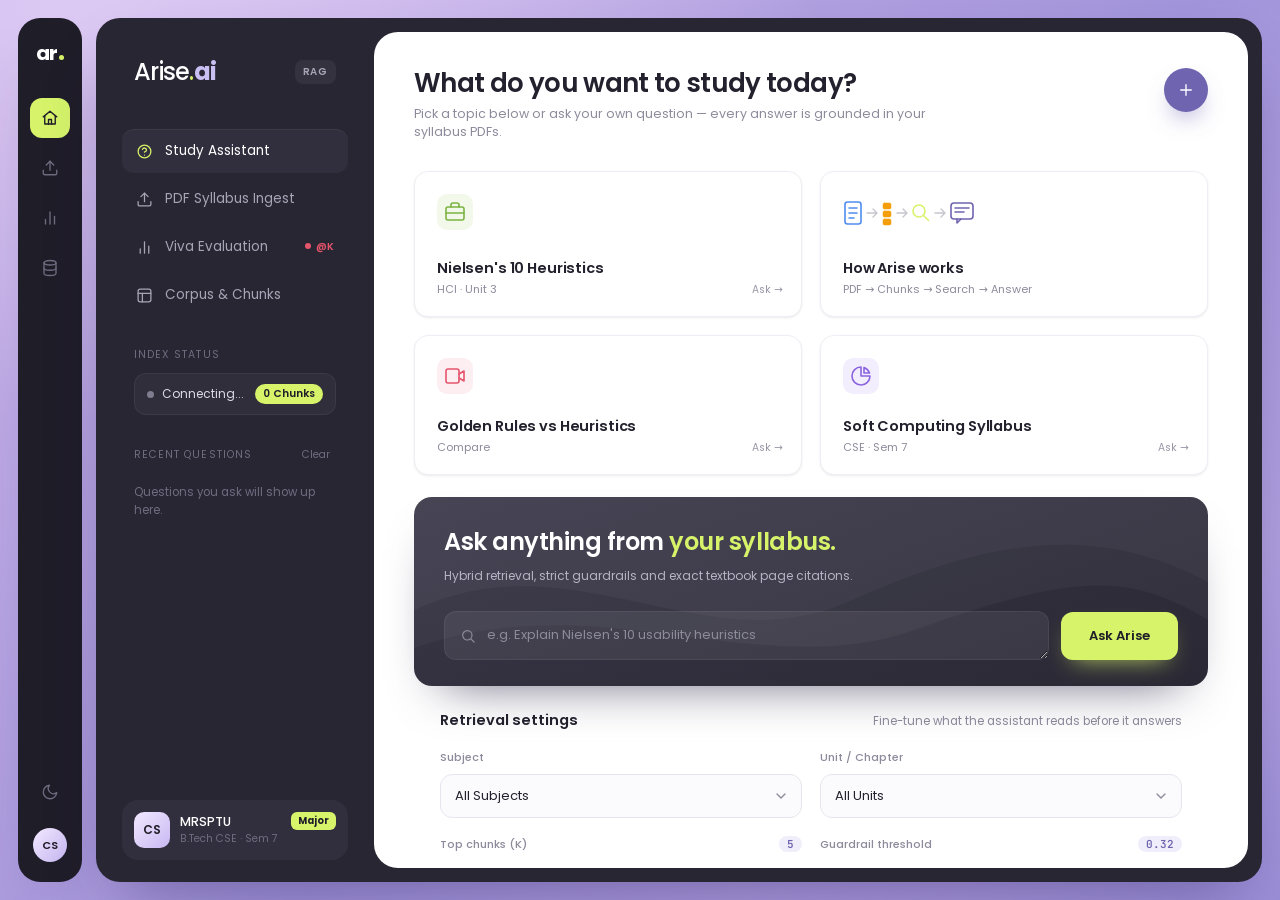
==== frontend/index.html @ 5353847b "fix: proxy-aware rate limit, constant-time admin token, UI admin token, doc nits" ====
<!DOCTYPE html>
<html lang="en">

<head>
  <meta charset="UTF-8">
  <meta name="viewport" content="width=device-width, initial-scale=1.0">
  <title>Arise — Grounded Study Assistant</title>
  <meta name="description"
    content="Arise - Grounded University Study Assistant using Dense Vector Search, BM25 Keyword Search, Reciprocal Rank Fusion (RRF), and Gemini LLM.">
  <link rel="preconnect" href="https://fonts.googleapis.com">
  <link rel="preconnect" href="https://fonts.gstatic.com" crossorigin>
  <link
    href="https://fonts.googleapis.com/css2?family=Poppins:wght@300;400;500;600;700&family=JetBrains+Mono:wght@400;600&display=swap"
    rel="stylesheet">
  <script>try { var t = localStorage.getItem('arise-theme'); if (t) document.documentElement.setAttribute('data-theme', t); } catch (e) { }</script>
  <link rel="stylesheet" href="/static/style.css?v=22">
  <link rel="stylesheet" href="style.css?v=22">
</head>

<body>

  <!-- Premium Intro Splash -->
  <div id="cinematic-splash" data-testid="intro-splash">
    <div class="splash-orbit o1"></div>
    <div class="splash-orbit o2"></div>
    <div class="splash-inner">
      <div class="splash-mark"><span>ar</span><i></i></div>
      <div class="splash-word"><span>Arise</span><b>.ai</b></div>
      <p class="splash-tag">Grounded answers from your syllabus</p>
      <div class="splash-bar"><span></span></div>
      <div class="splash-steps"><span>Extract</span><span>Chunk</span><span>Retrieve</span><span>Cite</span></div>
    </div>
  </div>

  <div class="stage">

    <!-- Icon Rail -->
    <aside class="rail" aria-label="Quick navigation">
      <div class="rail-logo">ar</div>
      <nav class="rail-nav">
        <button class="rail-btn is-active" data-go="assistant" title="Study Assistant" data-testid="rail-assistant">
          <svg viewBox="0 0 24 24">
            <path d="M3 10.5 12 3l9 7.5" />
            <path d="M5 9v11h14V9" />
            <path d="M10 20v-6h4v6" />
          </svg>
        </button>
        <button class="rail-btn" data-go="ingest" title="PDF Syllabus Ingest" data-testid="rail-ingest">
          <svg viewBox="0 0 24 24">
            <path d="M21 15v4a2 2 0 0 1-2 2H5a2 2 0 0 1-2-2v-4" />
            <path d="m17 8-5-5-5 5" />
            <path d="M12 3v12" />
          </svg>
        </button>
        <button class="rail-btn" data-go="benchmark" title="Viva Evaluation" data-testid="rail-benchmark">
          <svg viewBox="0 0 24 24">
            <path d="M18 20V10" />
            <path d="M12 20V4" />
            <path d="M6 20v-6" />
          </svg>
        </button>
        <button class="rail-btn" data-go="documents" title="Corpus & Chunks" data-testid="rail-documents">
          <svg viewBox="0 0 24 24">
            <ellipse cx="12" cy="5" rx="8" ry="3" />
            <path d="M4 5v14c0 1.7 3.6 3 8 3s8-1.3 8-3V5" />
            <path d="M4 12c0 1.7 3.6 3 8 3s8-1.3 8-3" />
          </svg>
        </button>
      </nav>
      <div class="rail-foot">
        <button class="rail-btn" data-theme-toggle title="Toggle light / dark" data-testid="rail-theme-toggle">
          <svg class="icon-moon" viewBox="0 0 24 24">
            <path d="M21 12.8A9 9 0 1 1 11.2 3a7 7 0 0 0 9.8 9.8z" />
          </svg>
          <svg class="icon-sun" viewBox="0 0 24 24">
            <circle cx="12" cy="12" r="4" />
            <path
              d="M12 2v2M12 20v2M4.9 4.9l1.4 1.4M17.7 17.7l1.4 1.4M2 12h2M20 12h2M4.9 19.1l1.4-1.4M17.7 6.3l1.4-1.4" />
          </svg>
        </button>
        <div class="rail-avatar">CS</div>
      </div>
    </aside>

    <!-- Main Frame -->
    <div class="frame">

      <!-- Sidebar -->
      <header class="sidebar app-header">
        <div class="brand">
          <span class="brand-word">Arise<span class="brand-dot">.</span><span class="brand-ai">ai</span></span>
          <span class="brand-tag">RAG</span>
        </div>

        <nav class="nav-tabs-bar" role="tablist">
          <button class="tab-button active" id="tab-btn-assistant" data-tab="assistant" role="tab" aria-selected="true"
            data-testid="tab-assistant">
            <svg class="tab-icon" viewBox="0 0 24 24">
              <circle cx="12" cy="12" r="9" />
              <path d="M9.1 9a3 3 0 0 1 5.8 1c0 2-3 3-3 3" />
              <path d="M12 17h.01" />
            </svg>
            <span>Study Assistant</span>
          </button>
          <button class="tab-button" id="tab-btn-ingest" data-tab="ingest" role="tab" aria-selected="false"
            data-testid="tab-ingest">
            <svg class="tab-icon" viewBox="0 0 24 24">
              <path d="M21 15v4a2 2 0 0 1-2 2H5a2 2 0 0 1-2-2v-4" />
              <path d="m17 8-5-5-5 5" />
              <path d="M12 3v12" />
            </svg>
            <span>PDF Syllabus Ingest</span>
          </button>
          <button class="tab-button" id="tab-btn-benchmark" data-tab="benchmark" role="tab" aria-selected="false"
            data-testid="tab-benchmark">
            <svg class="tab-icon" viewBox="0 0 24 24">
              <path d="M18 20V10" />
              <path d="M12 20V4" />
              <path d="M6 20v-6" />
            </svg>
            <span>Viva Evaluation</span>
            <span class="tab-pill">@K</span>
          </button>
          <button class="tab-button" id="tab-btn-documents" data-tab="documents" role="tab" aria-selected="false"
            data-testid="tab-documents">
            <svg class="tab-icon" viewBox="0 0 24 24">
              <rect x="3" y="3" width="18" height="18" rx="3" />
              <path d="M3 9h18" />
              <path d="M9 21V9" />
            </svg>
            <span>Corpus &amp; Chunks</span>
          </button>
        </nav>

        <div class="side-block">
          <span class="side-label">Index status</span>
          <div class="status-indicator-pill" id="server-status-pill" title="FastAPI ChromaDB Vector Store Status"
            data-testid="server-status">
            <span class="status-dot online" id="status-dot"></span>
            <span class="status-label" id="status-label">ChromaDB Online</span>
            <span class="chunk-badge" id="header-chunk-count" data-testid="header-chunk-count">0 Chunks</span>
          </div>
        </div>

        <div class="side-block history-block">
          <div class="side-label-row">
            <span class="side-label">Recent questions</span>
            <button type="button" class="side-mini" id="history-clear" data-testid="history-clear">Clear</button>
          </div>
          <ul class="history-list" id="history-list" data-testid="history-list">
            <li class="history-empty">Questions you ask will show up here.</li>
          </ul>
        </div>

        <div class="profile-card">
          <div class="profile-avatar">CS</div>
          <div class="profile-meta">
            <strong>MRSPTU</strong>
            <span>B.Tech CSE · Sem 7</span>
          </div>
          <span class="profile-badge">Major</span>
        </div>
      </header>

      <!-- Workspace -->
      <div class="workspace">
        <main class="main-container">
          <div class="page-head">
            <div>
              <h1 class="page-title" id="page-title">What do you want to study today?</h1>
              <p class="page-sub" id="page-subtitle">Pick a topic below or ask your own question — every answer is
                grounded in your syllabus PDFs.</p>
            </div>
            <button class="fab" data-go="ingest" title="Upload a new PDF" data-testid="page-add-btn">
              <svg viewBox="0 0 24 24">
                <path d="M12 5v14M5 12h14" />
              </svg>
            </button>
          </div>

          <!-- TAB 1: STUDY ASSISTANT -->
          <section class="tab-content active" id="tab-assistant" role="tabpanel">
            <div class="topic-grid">
              <button type="button" class="quick-chip topic-card"
                data-prompt="Explain Nielsen's 10 Usability Heuristics in Human Computer Interaction"
                data-testid="prompt-heuristics">
                <span class="topic-icon c-green"><svg viewBox="0 0 24 24">
                    <rect x="3" y="7" width="18" height="13" rx="2" />
                    <path d="M8 7V5a2 2 0 0 1 2-2h4a2 2 0 0 1 2 2v2" />
                    <path d="M3 13h18" />
                  </svg></span>
                <span class="topic-title">Nielsen's 10 Heuristics</span>
                <span class="topic-meta">HCI · Unit 3</span>
              </button>
              <div class="topic-card topic-card-pipeline" aria-label="How Arise works: PDF to Chunks to Search to Answer" role="region">
                <div class="pipeline-track" aria-hidden="true">
                  <svg class="pipeline-svg" viewBox="0 0 160 32" fill="none">
                    <g class="pipe-step step-doc">
                      <rect x="2" y="4" width="16" height="22" rx="2.5" class="pipe-shape stroke-blue" />
                      <path d="M6 10h8M6 15h8M6 20h5" class="pipe-line stroke-blue" />
                    </g>
                    <path d="M24 15h10M30 11l4 4-4 4" class="pipe-arrow" />
                    <g class="pipe-step step-chunks">
                      <rect x="40" y="5" width="8" height="6" rx="1.5" class="pipe-chunk fill-amber" />
                      <rect x="40" y="13" width="8" height="6" rx="1.5" class="pipe-chunk fill-amber" />
                      <rect x="40" y="21" width="8" height="6" rx="1.5" class="pipe-chunk fill-amber" />
                    </g>
                    <path d="M54 15h10M60 11l4 4-4 4" class="pipe-arrow" />
                    <g class="pipe-step step-search">
                      <circle cx="76" cy="13" r="6" class="pipe-shape stroke-lime" />
                      <path d="m81 18 4.5 4.5" class="pipe-line stroke-lime" stroke-linecap="round" />
                      <circle cx="76" cy="13" r="9" class="pipe-pulse" />
                    </g>
                    <path d="M92 15h10M98 11l4 4-4 4" class="pipe-arrow" />
                    <g class="pipe-step step-answer">
                      <rect x="108" y="5" width="22" height="16" rx="3" class="pipe-shape stroke-purple" />
                      <path d="M112 10h14M112 14h9" class="pipe-line stroke-purple" />
                      <path d="M114 21v4l4-4" class="pipe-shape stroke-purple" />
                    </g>
                  </svg>
                </div>
                <span class="topic-title">How Arise works</span>
                <span class="topic-meta">PDF → Chunks → Search → Answer</span>
              </div>
              <button type="button" class="quick-chip topic-card"
                data-prompt="Compare Shneiderman's Golden Rules with Nielsen's Heuristics"
                data-testid="prompt-golden-rules">
                <span class="topic-icon c-red"><svg viewBox="0 0 24 24">
                    <rect x="3" y="5" width="13" height="14" rx="2" />
                    <path d="m16 10 5-3v10l-5-3" />
                  </svg></span>
                <span class="topic-title">Golden Rules vs Heuristics</span>
                <span class="topic-meta">Compare</span>
              </button>
              <button type="button" class="quick-chip topic-card"
                data-prompt="What are the course outcomes and units of Soft Computing in CSE Sem 7?"
                data-testid="prompt-soft-computing">
                <span class="topic-icon c-purple"><svg viewBox="0 0 24 24">
                    <path d="M21 12A9 9 0 1 1 12 3v9z" />
                    <path d="M15 3.5A9 9 0 0 1 20.5 9H15z" />
                  </svg></span>
                <span class="topic-title">Soft Computing Syllabus</span>
                <span class="topic-meta">CSE · Sem 7</span>
              </button>
            </div>

            <form id="rag-query-form" class="query-form">
              <div class="query-banner">
                <svg class="banner-wave" viewBox="0 0 600 200" preserveAspectRatio="none">
                  <path d="M0 120 C120 40 220 180 330 110 S520 30 600 90 V0 H0Z" />
                  <path d="M0 160 C140 90 260 200 380 140 S540 80 600 130 V0 H0Z" />
                </svg>
                <div class="banner-copy">
                  <h3>Ask anything from <span class="hl">your syllabus.</span></h3>
                  <p>Hybrid retrieval, strict guardrails and exact textbook page citations.</p>
                </div>
                <div class="query-bar">
                  <svg class="query-bar-icon" viewBox="0 0 24 24">
                    <circle cx="11" cy="11" r="7" />
                    <path d="m21 21-4.3-4.3" />
                  </svg>
                  <label for="query-input" class="sr-only">Student Question / Topic</label>
                  <textarea id="query-input" class="custom-textarea" rows="1"
                    placeholder="e.g. Explain Nielsen's 10 usability heuristics" required data-testid="query-input"></textarea>
                  <button type="submit" id="btn-submit-query" class="submit-action-btn btn-lime"
                    data-testid="query-submit">
                    <span class="btn-spinner" id="query-spinner"></span>
                    <span class="btn-text">Ask Arise</span>
                  </button>
                </div>
              </div>

              <div class="card tuning-card">
                <div class="card-row-head">
                  <h4>Retrieval settings</h4>
                  <span class="muted-xs">Fine-tune what the assistant reads before it answers</span>
                </div>
                <div class="tuning-grid">
                  <div class="select-group">
                    <label for="filter-subject" class="field-label">Subject</label>
                    <select id="filter-subject" class="custom-select" data-testid="filter-subject">
                      <option value="all">All Subjects</option>
                    </select>
                  </div>
                  <div class="select-group">
                    <label for="filter-unit" class="field-label">Unit / Chapter</label>
                    <select id="filter-unit" class="custom-select" data-testid="filter-unit">
                      <option value="all">All Units</option>
                    </select>
                  </div>
                  <div class="param-item">
                    <div class="param-header"><span class="field-label">Top chunks (K)</span><span class="param-val"
                        id="val-top-k">5</span></div>
                    <input type="range" id="param-top-k" min="1" max="8" value="5" class="slider-input"
                      data-testid="param-top-k">
                  </div>
                  <div class="param-item">
                    <div class="param-header"><span class="field-label">Guardrail threshold</span><span
                        class="param-val" id="val-threshold">0.32</span></div>
                    <input type="range" id="param-threshold" min="0.10" max="0.70" step="0.02" value="0.32"
                      class="slider-input" data-testid="param-threshold">
                  </div>
                </div>
                <div class="mode-toggle-group">
                  <label class="mode-option" id="mode-opt-hybrid" data-testid="mode-hybrid">
                    <input type="radio" name="search_mode" value="hybrid" checked id="radio-hybrid">
                    <div class="mode-card">
                      <span class="mode-check"></span>
                      <div>
                        <span class="mode-title">Hybrid RRF <em class="badge-accent">Recommended</em></span>
                        <p class="mode-desc">Dense vectors + BM25 keywords fused by Reciprocal Rank (k=60).</p>
                      </div>
                    </div>
                  </label>
                  <label class="mode-option" id="mode-opt-vector" data-testid="mode-vector">
                    <input type="radio" name="search_mode" value="vector" id="radio-vector">
                    <div class="mode-card">
                      <span class="mode-check"></span>
                      <div>
                        <span class="mode-title">Vector only</span>
                        <p class="mode-desc">ChromaDB dense similarity without keyword fusion.</p>
                      </div>
                    </div>
                  </label>
                </div>
              </div>
            </form>

            <div class="card results-panel-card" id="results-panel" data-testid="results-panel">
              <div class="empty-state-card" id="results-empty-state">
                <div class="empty-icon-wrap">
                  <svg viewBox="0 0 24 24">
                    <path d="M2 4h7a3 3 0 0 1 3 3v13a2 2 0 0 0-2-2H2z" />
                    <path d="M22 4h-7a3 3 0 0 0-3 3v13a2 2 0 0 1 2-2h8z" />
                  </svg>
                </div>
                <h3 class="empty-title">Your grounded answer appears here</h3>
                <p class="empty-subtitle">Arise retrieves the most relevant passages, ranks them with RRF and writes a
                  verified answer with page numbers.</p>
                <div class="pipeline-feature-tags">
                  <span class="feat-tag">500 / 50 token window</span>
                  <span class="feat-tag">HNSW cosine</span>
                  <span class="feat-tag">BM25 Okapi</span>
                  <span class="feat-tag">Strict guardrail</span>
                </div>
              </div>

              <div class="results-active-container" id="results-active-container" style="display: none;">
                <div class="answer-meta-bar">
                  <div class="answer-meta-left">
                    <span class="meta-pill" id="res-mode-badge">Hybrid RRF</span>
                    <span class="meta-pill" id="res-time-badge">45ms</span>
                    <span class="meta-pill" id="res-citation-count-badge">3 Citations</span>
                    <span class="meta-pill" id="res-params-badge"></span>
                  </div>
                  <button type="button" class="btn-inspect-chunks btn-soft" id="btn-toggle-chunks"
                    data-testid="toggle-chunks">
                    <svg viewBox="0 0 24 24">
                      <path d="m16 18 6-6-6-6" />
                      <path d="m8 6-6 6 6 6" />
                    </svg>
                    <span>Fusion ranks</span>
                  </button>
                </div>

                <div class="fallback-alert-box" id="fallback-alert-box" style="display: none;"
                  data-testid="fallback-alert">
                  <div class="fallback-icon"><svg viewBox="0 0 24 24">
                      <path d="M10.3 3.9 1.8 18a2 2 0 0 0 1.7 3h17a2 2 0 0 0 1.7-3L13.7 3.9a2 2 0 0 0-3.4 0z" />
                      <path d="M12 9v4M12 17h.01" />
                    </svg></div>
                  <div class="fallback-content">
                    <h4 class="fallback-title">Grounded guardrail alert</h4>
                    <p class="fallback-desc" id="fallback-desc-text">The similarity score of the uploaded material did
                      not meet the confidence threshold (<span id="fallback-threshold-val">0.32</span>). The system
                      prevented an ungrounded hallucination and returned the exact required fallback message:</p>
                    <div class="fallback-quote" id="fallback-quote-msg">"I'm sorry, I couldn't find the answer to this
                      question in the provided documents."</div>
                  </div>
                </div>

                <div class="answer-body-card">
                  <div class="answer-header-row">
                    <div class="answer-title-group">
                      <span class="ai-avatar-badge">AI</span>
                      <h3 class="answer-heading">Grounded academic response</h3>
                    </div>
                    <button class="copy-btn btn-soft" id="btn-copy-answer" title="Copy answer to clipboard"
                      data-testid="copy-answer">
                      <svg viewBox="0 0 24 24">
                        <rect x="9" y="9" width="13" height="13" rx="2" />
                        <path d="M5 15H4a2 2 0 0 1-2-2V4a2 2 0 0 1 2-2h9a2 2 0 0 1 2 2v1" />
                      </svg>
                      <span>Copy</span>
                    </button>
                  </div>
                  <div class="markdown-answer-content" id="answer-text-content" data-testid="answer-text"></div>
                </div>

                <div class="citations-container">
                  <div class="citations-header">
                    <h4 class="section-title">Source citations &amp; page references</h4>
                    <span class="citation-subtext">Each snippet is pulled straight from the indexed PDF.</span>
                  </div>
                  <div class="citations-grid" id="citations-list" data-testid="citations-list"></div>
                </div>

                <div class="raw-chunks-drawer" id="raw-chunks-drawer" style="display: none;">
                  <div class="drawer-header">
                    <div>
                      <h4 class="drawer-title">Retrieval &amp; fusion scorecard</h4>
                      <p class="drawer-subtitle">Vector cosine vs BM25 vs RRF — raw score breakdown</p>
                    </div>
                    <button type="button" class="close-drawer-btn" id="btn-close-drawer" aria-label="Close"
                      data-testid="close-drawer">
                      <svg viewBox="0 0 24 24">
                        <path d="M18 6 6 18M6 6l12 12" />
                      </svg>
                    </button>
                  </div>
                  <div class="table-responsive" id="raw-chunks-table-container"></div>
                </div>
              </div>
            </div>
          </section>

          <!-- TAB 2: PDF SYLLABUS INGEST -->
          <section class="tab-content" id="tab-ingest" role="tabpanel">
            <div class="split">
              <div class="card ingest-form-card">
                <div class="card-head">
                  <span class="topic-icon c-purple"><svg viewBox="0 0 24 24">
                      <path d="M21 15v4a2 2 0 0 1-2 2H5a2 2 0 0 1-2-2v-4" />
                      <path d="m17 8-5-5-5 5" />
                      <path d="M12 3v12" />
                    </svg></span>
                  <div>
                    <h2 class="card-title">Upload course material</h2>
                    <p class="card-desc">Syllabus, lecture notes or textbooks — indexed into ChromaDB and BM25.</p>
                  </div>
                </div>

                <form id="ingest-pdf-form" class="ingest-form">
                  <div class="drop-zone" id="pdf-drop-zone"
                    onclick="if(event.target.id!=='pdf-file-input'&&!event.target.closest('button'))document.getElementById('pdf-file-input').click()"
                    data-testid="pdf-drop-zone">
                    <input type="file" id="pdf-file-input" accept=".pdf" class="file-input-hidden" required
                      data-testid="pdf-file-input">
                    <div class="drop-zone-content">
                      <div class="upload-cloud-icon"><svg viewBox="0 0 24 24">
                          <path d="m16 16-4-4-4 4" />
                          <path d="M12 12v9" />
                          <path d="M20.4 18.4A5 5 0 0 0 18 9h-1.3A8 8 0 1 0 3 16.3" />
                        </svg></div>
                      <h3 class="drop-title">Drop your syllabus PDF here</h3>
                      <p class="drop-subtitle">or click to browse · text-based PDFs only</p>
                      <div class="selected-file-preview" id="selected-file-preview" style="display: none;">
                        <svg viewBox="0 0 24 24">
                          <path d="M14 2H6a2 2 0 0 0-2 2v16a2 2 0 0 0 2 2h12a2 2 0 0 0 2-2V8z" />
                          <path d="M14 2v6h6" />
                        </svg>
                        <span class="file-name" id="file-name-label">filename.pdf</span>
                        <button type="button" class="remove-file-btn" id="btn-remove-file" aria-label="Remove file"
                          data-testid="remove-file">
                          <svg viewBox="0 0 24 24">
                            <path d="M18 6 6 18M6 6l12 12" />
                          </svg>
                        </button>
                      </div>
                    </div>
                  </div>

                  <div class="form-row-two-col">
                    <div class="input-field-group">
                      <label for="input-subject" class="field-label">Subject / course *</label>
                      <input type="text" id="input-subject" class="custom-input" placeholder="e.g. Operating Systems"
                        required data-testid="input-subject">
                    </div>
                    <div class="input-field-group">
                      <label for="input-unit" class="field-label">Unit / chapter *</label>
                      <input type="text" id="input-unit" class="custom-input" placeholder="e.g. Unit 1" value="Unit 1"
                        required data-testid="input-unit">
                    </div>
                  </div>

                  <div class="input-field-group" style="margin-top: 10px;">
                    <label for="admin-token-input" class="field-label">Admin token <span style="font-weight: normal; opacity: 0.65; font-size: 0.85em;">(optional; required if ADMIN_TOKEN is set)</span></label>
                    <input type="password" id="admin-token-input" class="custom-input" placeholder="Enter admin token (stored in session only)" autocomplete="off" data-testid="admin-token-input">
                  </div>

                  <ol class="ingest-pipeline-explainer">
                    <li class="explainer-step"><span class="step-num">1</span><span class="step-txt">PDFExtractor reads
                        pages, keeping 1-indexed page numbers</span></li>
                    <li class="explainer-step"><span class="step-num">2</span><span class="step-txt">TokenChunker splits
                        ~500 tokens with 50-token overlap</span></li>
                    <li class="explainer-step"><span class="step-num">3</span><span class="step-txt">ChromaDB stores
                        embeddings, BM25Okapi indexes tokens</span></li>
                  </ol>

                  <button type="submit" id="btn-start-ingest" class="submit-action-btn btn-dark btn-block"
                    data-testid="ingest-submit">
                    <span class="btn-spinner" id="ingest-spinner"></span>
                    <span class="btn-text">Process &amp; index PDF</span>
                  </button>
                </form>

                <div class="ingest-success-card" id="ingest-result-card" style="display: none;"
                  data-testid="ingest-result">
                  <div class="success-icon-badge"><svg viewBox="0 0 24 24">
                      <path d="M20 6 9 17l-5-5" />
                    </svg></div>
                  <div class="success-details">
                    <h4 class="success-title">Document indexed</h4>
                    <p class="success-message" id="ingest-success-msg"></p>
                    <div class="stat-pills-row">
                      <span class="stat-pill" id="ingest-pages-stat">Pages: 0</span>
                      <span class="stat-pill" id="ingest-chunks-stat">Chunks: 0</span>
                      <span class="stat-pill" id="ingest-docid-stat">Doc ID: -</span>
                    </div>
                  </div>
                </div>
              </div>

              <div class="card viva-info-card">
                <span class="eyebrow">Viva knowledge</span>
                <h3 class="viva-card-title">Ingestion &amp; chunking</h3>
                <div class="viva-qa-block">
                  <h4 class="viva-q">Why ~500 tokens with 50 overlap?</h4>
                  <p class="viva-a">A 500-token window keeps a full definition or paragraph together, while the 50-token
                    overlap stops concepts being cut mid-sentence at chunk boundaries.</p>
                </div>
                <div class="viva-qa-block">
                  <h4 class="viva-q">How are citations grounded by page?</h4>
                  <p class="viva-a"><code>pypdf</code> records the page of every extracted range. Each chunk carries
                    <code>page_number</code> in its Chroma metadata, so citations map back to the exact textbook page.
                  </p>
                </div>
                <div class="viva-qa-block">
                  <h4 class="viva-q">Dual indexing</h4>
                  <p class="viva-a">Chunks are stored in ChromaDB for semantic retrieval and registered in the BM25
                    Okapi index for keyword retrieval — at the same time.</p>
                </div>
                <div class="sample-generator-card">
                  <div>
                    <h4 class="sample-title">Need a sample PDF?</h4>
                    <p class="sample-desc">Generate a multi-page MRSPTU Operating Systems syllabus to test instantly.
                    </p>
                  </div>
                  <button type="button" id="btn-generate-sample-pdf" class="btn-secondary-action btn-soft"
                    data-testid="generate-sample-pdf">Generate Sample OS Syllabus PDF</button>
                </div>
              </div>
            </div>
          </section>

          <!-- TAB 3: VIVA EVALUATION BENCHMARK -->
          <section class="tab-content" id="tab-benchmark" role="tabpanel">
            <div class="query-banner benchmark-hero-card">
              <svg class="banner-wave" viewBox="0 0 600 200" preserveAspectRatio="none">
                <path d="M0 120 C120 40 220 180 330 110 S520 30 600 90 V0 H0Z" />
                <path d="M0 160 C140 90 260 200 380 140 S540 80 600 130 V0 H0Z" />
              </svg>
              <div class="banner-copy">
                <span class="benchmark-badge">Capstone benchmark</span>
                <h3>Vector search vs <span class="hl">Hybrid RRF.</span></h3>
                <p>Hit Rate@K on ground-truth viva questions mapped to exact syllabus pages — use the default set or
                  your own.</p>
              </div>
              <div class="benchmark-action-bar">
                <div class="bench-field">
                  <label for="eval-subject-filter">Subject</label>
                  <select id="eval-subject-filter" class="custom-select dark" data-testid="eval-subject">
                    <option value="all">All Subjects</option>
                  </select>
                </div>
                <div class="bench-field">
                  <label for="eval-top-k">Window</label>
                  <select id="eval-top-k" class="custom-select dark" data-testid="eval-top-k">
                    <option value="3" selected>Hit Rate@3</option>
                    <option value="5">Hit Rate@5</option>
                  </select>
                </div>
                <button type="button" id="btn-run-benchmark" class="run-benchmark-btn btn-lime"
                  data-testid="run-benchmark">
                  <span class="btn-spinner" id="bench-spinner"></span>
                  <span class="btn-text">Run benchmark</span>
                </button>
              </div>
            </div>

            <div class="card question-set-card">
              <div class="card-row-head">
                <div>
                  <h4>Question set</h4>
                  <span class="muted-xs">Pick which questions the benchmark runs on</span>
                </div>
                <div class="seg" role="group" aria-label="Question set">
                  <button type="button" data-qset="default" class="is-on" data-testid="qset-default">Default ·
                    20</button>
                  <button type="button" data-qset="custom" data-testid="qset-custom">My questions · <span
                      id="custom-q-count">0</span></button>
                </div>
              </div>
              <form id="viva-q-form" class="viva-q-form" data-testid="viva-q-form">
                <input type="text" id="viva-q-text" class="custom-input q-text"
                  placeholder="Add a viva question, e.g. What is a deadlock?" required minlength="5"
                  data-testid="viva-q-text">
                <input type="number" id="viva-q-page" class="custom-input q-page" placeholder="Page" min="1" required
                  data-testid="viva-q-page">
                <select id="viva-q-subject" class="custom-select q-subject" data-testid="viva-q-subject">
                  <option value="all">Any subject</option>
                </select>
                <input type="text" id="viva-q-unit" class="custom-input q-unit" placeholder="Unit (optional)"
                  data-testid="viva-q-unit">
                <button type="submit" class="btn-dark q-add" data-testid="viva-q-add">
                  <svg viewBox="0 0 24 24">
                    <path d="M12 5v14M5 12h14" />
                  </svg>Add
                </button>
              </form>
              <ul class="viva-q-list" id="viva-q-list" data-testid="viva-q-list"></ul>
            </div>

            <div class="scoreboard-grid" id="scoreboard-grid">
              <div class="card metric-card">
                <div class="metric-label">Dense vector hit rate</div>
                <div class="metric-value" id="val-vector-hit-rate" data-testid="vector-hit-rate">--%</div>
                <div class="metric-sub" id="val-vector-hits">Hits: 0 / 0 queries</div>
                <div class="metric-bar-bg">
                  <div class="metric-bar-fill vector-fill" id="bar-vector-fill" style="width: 0%;"></div>
                </div>
              </div>
              <div class="card metric-card is-accent">
                <div class="metric-label">Hybrid RRF hit rate</div>
                <div class="metric-value" id="val-hybrid-hit-rate" data-testid="hybrid-hit-rate">--%</div>
                <div class="metric-sub" id="val-hybrid-hits">Hits: 0 / 0 queries</div>
                <div class="metric-bar-bg">
                  <div class="metric-bar-fill hybrid-fill" id="bar-hybrid-fill" style="width: 0%;"></div>
                </div>
              </div>
              <div class="card metric-card">
                <div class="metric-label">Accuracy boost (Δ)</div>
                <div class="metric-value delta-value" id="val-delta-improvement" data-testid="delta-improvement">+0.0%
                </div>
                <div class="metric-sub">Empirical retrieval advantage</div>
                <span class="metric-tag-pill">Reciprocal Rank Fusion</span>
              </div>
            </div>

            <div class="card benchmark-details-card">
              <div class="card-row-head">
                <h4>Per-query breakdown</h4>
                <span class="muted-xs" id="benchmark-query-count">0 queries evaluated</span>
              </div>
              <div class="table-responsive">
                <table class="benchmark-table" id="benchmark-results-table">
                  <thead>
                    <tr>
                      <th>#</th>
                      <th>Question</th>
                      <th>Expected</th>
                      <th>Vector pages</th>
                      <th>Vector</th>
                      <th>Hybrid pages</th>
                      <th>Hybrid</th>
                      <th>Result</th>
                    </tr>
                  </thead>
                  <tbody id="benchmark-table-body">
                    <tr>
                      <td colspan="8" class="table-empty">Run the benchmark to see per-query results.</td>
                    </tr>
                  </tbody>
                </table>
              </div>
            </div>

            <div class="split">
              <div class="card deepdive-card">
                <span class="eyebrow">Deep dive</span>
                <h3 class="viva-card-title">Why Hybrid RRF wins</h3>
                <p class="viva-a"><strong>Dense vectors</strong> match paraphrases but can miss exact terms like "FCFS",
                  "HRRN" or "SCAN".</p>
                <p class="viva-a"><strong>BM25</strong> nails technical keywords and course codes but misses semantic
                  variations.</p>
                <p class="viva-a"><strong>RRF</strong> merges both lists by rank: <code>Σ 1 / (60 + rank(d))</code> — no
                  score calibration needed.</p>
              </div>
              <div class="card deepdive-card">
                <span class="eyebrow">Examiner checklist</span>
                <h3 class="viva-card-title">Viva-ready answers</h3>
                <ul class="viva-checklist">
                  <li><strong>Hallucinations?</strong> Grounded prompting + 0.32 similarity guardrail.</li>
                  <li><strong>Chunking?</strong> ~500 tokens, 50 overlap, 1-indexed page metadata.</li>
                  <li><strong>Why ChromaDB?</strong> Embedded, local persistence with HNSW cosine index.</li>
                  <li><strong>Metric?</strong> Hit Rate@K, Vector vs Hybrid over ground-truth pages.</li>
                </ul>
              </div>
            </div>
          </section>

          <!-- TAB 4: CORPUS & CHUNKS -->
          <section class="tab-content" id="tab-documents" role="tabpanel">
            <div class="card docs-header-card">
              <div>
                <h2 class="card-title">Indexed knowledge base</h2>
                <p class="card-desc">Documents, subjects, units and chunks in the persistent ChromaDB collection.</p>
              </div>
              <button type="button" id="btn-refresh-corpus" class="btn-soft" data-testid="refresh-corpus">
                <svg viewBox="0 0 24 24">
                  <path d="M23 4v6h-6" />
                  <path d="M1 20v-6h6" />
                  <path d="M3.5 9a9 9 0 0 1 14.9-3.4L23 10M1 14l4.6 4.4A9 9 0 0 0 20.5 15" />
                </svg>
                <span>Refresh corpus</span>
              </button>
            </div>

            <div class="corpus-stats-grid">
              <div class="card cstat-card"><span class="topic-icon c-green"><svg viewBox="0 0 24 24">
                    <path d="M14 2H6a2 2 0 0 0-2 2v16a2 2 0 0 0 2 2h12a2 2 0 0 0 2-2V8z" />
                    <path d="M14 2v6h6" />
                  </svg></span>
                <div class="cstat-val" id="cstat-docs" data-testid="cstat-docs">0</div>
                <div class="cstat-label">Active documents</div>
              </div>
              <div class="card cstat-card"><span class="topic-icon c-blue"><svg viewBox="0 0 24 24">
                    <rect x="3" y="3" width="7" height="7" rx="1.5" />
                    <rect x="14" y="3" width="7" height="7" rx="1.5" />
                    <rect x="3" y="14" width="7" height="7" rx="1.5" />
                    <rect x="14" y="14" width="7" height="7" rx="1.5" />
                  </svg></span>
                <div class="cstat-val" id="cstat-chunks" data-testid="cstat-chunks">0</div>
                <div class="cstat-label">Indexed chunks</div>
              </div>
              <div class="card cstat-card"><span class="topic-icon c-red"><svg viewBox="0 0 24 24">
                    <path d="M2 4h7a3 3 0 0 1 3 3v13a2 2 0 0 0-2-2H2z" />
                    <path d="M22 4h-7a3 3 0 0 0-3 3v13a2 2 0 0 1 2-2h8z" />
                  </svg></span>
                <div class="cstat-val" id="cstat-subjects" data-testid="cstat-subjects">0</div>
                <div class="cstat-label">Subjects</div>
              </div>
              <div class="card cstat-card"><span class="topic-icon c-orange"><svg viewBox="0 0 24 24">
                    <ellipse cx="12" cy="5" rx="8" ry="3" />
                    <path d="M4 5v14c0 1.7 3.6 3 8 3s8-1.3 8-3V5" />
                  </svg></span>
                <div class="cstat-val small">HNSW</div>
                <div class="cstat-label">ChromaDB vector index</div>
              </div>
            </div>

            <div class="card corpus-subject-tree-card">
              <div class="card-row-head">
                <h4>Subject &amp; unit directory</h4>
              </div>
              <div class="subject-directory-grid" id="subject-units-directory" data-testid="subject-directory">
                <div class="empty-tree-msg">No syllabus materials indexed yet. Use the "PDF Syllabus Ingest" tab to
                  upload your first document.</div>
              </div>
            </div>
          </section>

          <footer class="app-footer">
            <span>Arise · Department of Computer Science &amp; Engineering</span>
            <span>FastAPI · ChromaDB · Rank-BM25 · Gemini</span>
          </footer>
        </main>

        <!-- Feed Column -->
        <aside class="feed" aria-label="Feed">
          <div class="feed-head">
            <div>
              <h3>Feed</h3>
              <p>Pipeline notes for your viva</p>
            </div>
            <button type="button" class="feed-refresh" id="feed-refresh" data-testid="feed-refresh">
              <svg viewBox="0 0 24 24">
                <path d="M23 4v6h-6" />
                <path d="M20.5 15a9 9 0 1 1-2.1-9.4L23 10" />
              </svg>
              Refresh
            </button>
          </div>

          <div class="promo-card">
            <h4>Hybrid benchmark is ready</h4>
            <p>Compare Hit Rate@K live</p>
            <button type="button" class="btn-lime" data-go="benchmark" data-testid="promo-open-benchmark">Open
              now</button>
          </div>

          <span class="feed-label">From the pipeline</span>
          <div class="feed-list">
            <article class="feed-item">
              <div class="feed-author"><span class="feed-avatar a1">TC</span>
                <div><strong>TokenChunker</strong><span>500 / 50 sliding window</span></div>
              </div>
              <p>Why a 50-token overlap keeps definitions from being cut in half.</p>
              <div class="feed-foot"><span class="feed-stat"><svg viewBox="0 0 24 24">
                    <path d="M14 2H6a2 2 0 0 0-2 2v16a2 2 0 0 0 2 2h12a2 2 0 0 0 2-2V8z" />
                  </svg>Ingest</span><button type="button" class="feed-open" data-go="ingest"
                  data-testid="feed-open-chunker">Open</button></div>
            </article>
            <article class="feed-item">
              <div class="feed-author"><span class="feed-avatar a2">RR</span>
                <div><strong>Rank Fusion</strong><span>RRF · k = 60</span></div>
              </div>
              <p>Merging vector and keyword ranks without calibrating scores.</p>
              <div class="feed-foot"><span class="feed-stat"><svg viewBox="0 0 24 24">
                    <path d="M18 20V10M12 20V4M6 20v-6" />
                  </svg>Benchmark</span><button type="button" class="feed-open" data-go="benchmark"
                  data-testid="feed-open-rrf">Open</button></div>
            </article>
            <article class="feed-item">
              <div class="feed-author"><span class="feed-avatar a3">GR</span>
                <div><strong>Guardrail</strong><span>Threshold 0.32</span></div>
              </div>
              <p>Low-similarity questions return a fixed fallback instead of guessing.</p>
              <div class="feed-foot"><span class="feed-stat"><svg viewBox="0 0 24 24">
                    <path d="M12 22s8-4 8-10V5l-8-3-8 3v7c0 6 8 10 8 10z" />
                  </svg>Assistant</span><button type="button" class="feed-open" data-go="assistant"
                  data-testid="feed-open-guardrail">Open</button></div>
            </article>
            <article class="feed-item">
              <div class="feed-author"><span class="feed-avatar a4">CH</span>
                <div><strong>Corpus</strong><span>ChromaDB · HNSW</span></div>
              </div>
              <p>See every subject and unit currently in the knowledge base.</p>
              <div class="feed-foot"><span class="feed-stat"><svg viewBox="0 0 24 24">
                    <ellipse cx="12" cy="5" rx="8" ry="3" />
                    <path d="M4 5v14c0 1.7 3.6 3 8 3s8-1.3 8-3V5" />
                  </svg>Corpus</span><button type="button" class="feed-open" data-go="documents"
                  data-testid="feed-open-corpus">Open</button></div>
            </article>
          </div>
        </aside>
      </div>
    </div>
  </div>

  <!-- Notification Toast -->
  <div class="toast-notification" id="toast-notification" data-testid="toast"></div>

  <!-- Main JS Logic (FastAPI serves /static/app.js; static preview serves app.js) -->
  <script src="app.js?v=3"
    onerror="var s=document.createElement('script');s.src='/static/app.js?v=3';document.body.appendChild(s);"></script>
  <script src="extras.js?v=2"
    onerror="var s=document.createElement('script');s.src='/static/extras.js?v=2';document.body.appendChild(s);"></script>

  <!-- Shell navigation: rail/feed shortcuts + page heading sync -->
  <script>
    (function () {
      var heads = {
        assistant: ["What do you want to study today?", "Pick a topic below or ask your own question — every answer is grounded in your syllabus PDFs."],
        ingest: ["Feed Arise a new syllabus", "Upload course PDFs — they're chunked, embedded and keyword-indexed in seconds."],
        benchmark: ["Prove your retrieval accuracy", "Dense vector search vs Hybrid RRF — on the default set or your own viva questions."],
        documents: ["Your knowledge base", "Every subject, unit and chunk currently indexed by Arise."]
      };
      function sync() {
        var active = document.querySelector(".tab-button.active");
        var tab = active ? active.getAttribute("data-tab") : "assistant";
        document.querySelectorAll(".rail-btn[data-go]").forEach(function (r) {
          r.classList.toggle("is-active", r.getAttribute("data-go") === tab);
        });
        if (heads[tab]) {
          document.getElementById("page-title").textContent = heads[tab][0];
          document.getElementById("page-subtitle").textContent = heads[tab][1];
        }
      }
      document.querySelectorAll(".tab-button").forEach(function (b) {
        b.addEventListener("click", function () { setTimeout(sync, 0); });
      });
      document.querySelectorAll("[data-go]").forEach(function (el) {
        el.addEventListener("click", function (e) {
          e.preventDefault();
          var btn = document.getElementById("tab-btn-" + el.getAttribute("data-go"));
          if (btn) btn.click();
          var main = document.querySelector(".main-container");
          if (main) main.scrollTo({ top: 0, behavior: "smooth" });
        });
      });
      var root = document.documentElement;
      function setTheme(t) {
        root.classList.add("theme-anim");
        root.setAttribute("data-theme", t);
        try { localStorage.setItem("arise-theme", t); } catch (e) { }
        document.querySelectorAll("[data-set-theme]").forEach(function (b) {
          b.classList.toggle("is-on", b.getAttribute("data-set-theme") === t);
        });
        setTimeout(function () { root.classList.remove("theme-anim"); }, 450);
      }
      document.querySelectorAll("[data-set-theme]").forEach(function (b) {
        b.addEventListener("click", function () { setTheme(b.getAttribute("data-set-theme")); });
      });
      var themeToggle = document.querySelector("[data-theme-toggle]");
      if (themeToggle) themeToggle.addEventListener("click", function () {
        setTheme(root.getAttribute("data-theme") === "dark" ? "light" : "dark");
      });
      setTheme(root.getAttribute("data-theme") || "light");

      var benchBody = document.getElementById("benchmark-table-body");
      var benchCount = document.getElementById("benchmark-query-count");
      if (benchBody && benchCount && window.MutationObserver) {
        new MutationObserver(function () {
          var n = benchBody.querySelectorAll("tr").length;
          var empty = benchBody.querySelector(".table-empty");
          benchCount.textContent = (empty ? 0 : n) + " queries evaluated";
        }).observe(benchBody, { childList: true });
      }

      var answerBox = document.getElementById("answer-text-content");
      if (answerBox && window.MutationObserver) {
        var answerObs = new MutationObserver(function () {
          answerObs.disconnect();
          answerBox.querySelectorAll("p").forEach(function (p) {
            var lines = p.innerHTML.split(/<br\s*\/?>/i);
            var out = "", list = false, para = [];
            function flushPara() { if (para.length) { out += "<p>" + para.join("<br>") + "</p>"; para = []; } }
            lines.forEach(function (raw) {
              var line = raw.trim();
              var h = line.match(/^#{1,6}\s+(.*)$/);
              var li = line.match(/^(?:[*\-•]|\d+\.)\s+(.*)$/);
              if (h || li) flushPara();
              if (!li && list) { out += "</ul>"; list = false; }
              if (h) { out += "<h4 class='ans-h'>" + h[1] + "</h4>"; }
              else if (li) { if (!list) { out += "<ul class='ans-list'>"; list = true; } out += "<li>" + li[1] + "</li>"; }
              else if (line === "---" || line === "***") { flushPara(); out += "<hr class='ans-hr'>"; }
              else if (line) { para.push(line); }
            });
            flushPara();
            if (list) out += "</ul>";
            var wrap = document.createElement("div");
            wrap.className = "ans-block";
            wrap.innerHTML = out;
            p.replaceWith(wrap);
          });
          answerObs.observe(answerBox, { childList: true });
        });
        answerObs.observe(answerBox, { childList: true });
      }

      var qInput = document.getElementById("query-input");
      if (qInput) qInput.addEventListener("keydown", function (e) {
        if (e.key === "Enter" && !e.shiftKey) {
          e.preventDefault();
          var f = document.getElementById("rag-query-form");
          if (f && qInput.value.trim()) f.requestSubmit();
        }
      });

      var feedRefresh = document.getElementById("feed-refresh");
      if (feedRefresh) feedRefresh.addEventListener("click", function () {
        feedRefresh.classList.add("spin");
        setTimeout(function () { feedRefresh.classList.remove("spin"); }, 700);
        var r = document.getElementById("btn-refresh-corpus");
        if (r) r.click();
      });
    })();
  </script>

  <!-- Intro Splash Dismissal (capped at 1200ms, skips on repeat visits or reduced motion) -->
  <script>
    (function () {
      var splash = document.getElementById("cinematic-splash");
      if (!splash) return;
      var seen = false;
      try {
        seen = sessionStorage.getItem("arise-intro") === "1";
        sessionStorage.setItem("arise-intro", "1");
      } catch (e) { }
      var reducedMotion = false;
      try {
        reducedMotion = window.matchMedia("(prefers-reduced-motion: reduce)").matches;
      } catch (e) { }

      function hide() {
        if (!splash || !splash.parentNode) return;
        splash.classList.add("splash-hidden");
        setTimeout(function () {
          if (splash && splash.parentNode) splash.remove();
        }, 300);
      }

      if (seen || reducedMotion) {
        splash.remove();
        return;
      }
      splash.addEventListener("click", hide);
      setTimeout(hide, 1200);
    })();
  </script>
</body>

</html>
---- frontend/style.css ----
/* ============================================================
   Arise — Premium dashboard theme (Smooth & Engineered)
   ============================================================ */
:root {
  /* Core brand palette */
  --bg-a: #cdb6ec;
  --bg-b: #a395db;
  --bg-c: #b9a7e4;
  --rail: #1f1d28;
  --frame: #282633;
  --frame-2: #312f3d;
  --side-text: #a7a4b6;
  --side-dim: #6f6c80;
  --paper: #ffffff;
  --canvas: #fbfbfd;
  --ink: #23212d;
  --ink-2: #3b3946;
  --muted: #8d8a9b;
  --line: #efeef4;
  --line-2: #e6e5ee;
  --lime: #d6f36a;
  --lime-2: #c4e550;
  --violet: #6f64b0;
  --violet-soft: #f0eefa;
  --green: #7bb342;
  --blue: #4f8cf0;
  --red: #e4546b;
  --purple: #8a63e0;
  --orange: #e59a3c;

  /* Disciplined 8px Spacing Scale */
  --space-1: 4px;
  --space-2: 8px;
  --space-3: 16px;
  --space-4: 24px;
  --space-5: 32px;
  --space-6: 48px;

  /* Disciplined Radii Scale */
  --radius-xs: 6px;
  --radius-sm: 10px;
  --radius-md: 14px;
  --radius-lg: 18px;
  --radius-xl: 24px;
  --radius-full: 9999px;

  /* 3-Level Elevation Scale */
  --elevation-1: 0 1px 3px rgba(35, 30, 70, 0.06), 0 1px 2px rgba(35, 30, 70, 0.04);
  --elevation-2: 0 4px 12px -2px rgba(35, 30, 70, 0.09), 0 2px 6px -1px rgba(35, 30, 70, 0.05);
  --elevation-3: 0 12px 28px -6px rgba(35, 30, 70, 0.14), 0 4px 12px -2px rgba(35, 30, 70, 0.06);

  --shadow-card: var(--elevation-1);
  --shadow-frame: 0 32px 64px -24px rgba(42, 28, 92, .45);

  /* Timing & Motion */
  --duration-fast: 150ms;
  --duration-normal: 220ms;
  --ease: cubic-bezier(.22, .8, .24, 1);

  /* Legacy references used in app.js */
  --accent-blue: #4f8cf0;
  --accent-purple: #8a63e0;
  --accent-emerald: #2f9e6d;
  --text-secondary: #8d8a9b;
}

*,
*::before,
*::after {
  box-sizing: border-box;
}

html,
body {
  margin: 0;
  height: 100%;
}

body {
  font-family: 'Poppins', system-ui, sans-serif;
  font-size: 14px;
  color: var(--ink);
  background-color: var(--canvas);
  -webkit-font-smoothing: antialiased;
  overflow: hidden;
  position: relative;
}

/* Static fixed background layer with GPU composition: zero scroll repaint cost */
body::before {
  content: '';
  position: fixed;
  inset: 0;
  z-index: -1;
  background:
    radial-gradient(1200px 700px at 8% 0%, #dcc9f3 0%, transparent 60%),
    radial-gradient(900px 600px at 100% 100%, #9c8fd8 0%, transparent 60%),
    linear-gradient(135deg, var(--bg-a), var(--bg-b) 55%, var(--bg-c));
  transform: translateZ(0);
  pointer-events: none;
}

::selection {
  background: var(--lime);
  color: var(--ink);
}

button,
input,
select,
textarea {
  font: inherit;
  color: inherit;
}

button {
  cursor: pointer;
  border: 0;
  background: none;
}

svg {
  width: 18px;
  height: 18px;
  fill: none;
  stroke: currentColor;
  stroke-width: 1.8;
  stroke-linecap: round;
  stroke-linejoin: round;
  flex-shrink: 0;
}

code {
  font-family: 'JetBrains Mono', monospace;
  font-size: .82em;
  background: var(--violet-soft);
  color: var(--violet);
  padding: 2px 6px;
  border-radius: 6px;
}

.sr-only {
  position: absolute;
  width: 1px;
  height: 1px;
  overflow: hidden;
  clip: rect(0 0 0 0);
  white-space: nowrap;
}

h1,
h2,
h3,
h4,
p {
  margin: 0;
}

/* Splash (lightweight, zero filter blur) */
#cinematic-splash {
  position: fixed;
  inset: 0;
  z-index: 99999;
  display: grid;
  place-items: center;
  overflow: hidden;
  background:
    radial-gradient(600px 420px at 50% 46%, rgba(138, 99, 224, .28), transparent 70%),
    radial-gradient(900px 600px at 50% 120%, rgba(214, 243, 106, .08), transparent 70%),
    #0e0d13;
  transition: opacity .3s ease, visibility .3s;
  cursor: pointer;
}

.splash-hidden {
  opacity: 0;
  visibility: hidden;
  pointer-events: none;
}

.splash-hidden .splash-inner {
  transform: scale(1.02);
}

.splash-orbit {
  position: absolute;
  left: 50%;
  top: 46%;
  border-radius: 50%;
  border: 1px solid rgba(255, 255, 255, .06);
  transform: translate(-50%, -50%);
}

.splash-orbit.o1 {
  width: 340px;
  height: 340px;
  animation: orbit-in 1.4s var(--ease) both;
}

.splash-orbit.o2 {
  width: 560px;
  height: 560px;
  border-color: rgba(255, 255, 255, .035);
  animation: orbit-in 1.8s .1s var(--ease) both;
}

.splash-orbit.o1::before {
  content: '';
  position: absolute;
  top: -4px;
  left: 50%;
  width: 8px;
  height: 8px;
  border-radius: 50%;
  background: var(--lime);
  box-shadow: 0 0 18px var(--lime);
}

.splash-orbit.o1 {
  animation: orbit-in 1.4s var(--ease) both, orbit-spin 6s linear infinite;
}

.splash-inner {
  position: relative;
  display: flex;
  flex-direction: column;
  align-items: center;
  transition: transform .7s var(--ease), filter .7s;
}

.splash-mark {
  position: relative;
  display: grid;
  place-items: center;
  width: 76px;
  height: 76px;
  border-radius: 22px;
  background: linear-gradient(150deg, #2c2a38, #1a1922);
  border: 1px solid rgba(255, 255, 255, .08);
  box-shadow: 0 30px 60px -20px rgba(138, 99, 224, .6), inset 0 1px 0 rgba(255, 255, 255, .08);
  animation: mark-in .9s var(--ease) both;
}

.splash-mark span {
  font-size: 28px;
  font-weight: 700;
  letter-spacing: -.05em;
  color: #fff;
}

.splash-mark i {
  position: absolute;
  right: 18px;
  bottom: 22px;
  width: 7px;
  height: 7px;
  border-radius: 50%;
  background: var(--lime);
  box-shadow: 0 0 12px var(--lime);
}

.splash-word {
  margin-top: 26px;
  font-size: 40px;
  font-weight: 500;
  letter-spacing: -.04em;
  color: #fff;
  overflow: hidden;
}

.splash-word span,
.splash-word b {
  display: inline-block;
  animation: word-up .9s .25s var(--ease) both;
}

.splash-word b {
  font-weight: 700;
  color: #c9bff2;
  animation-delay: .38s;
}

.splash-tag {
  margin-top: 8px;
  font-size: 13px;
  letter-spacing: .02em;
  color: #8f8ba3;
  animation: fade-up .8s .55s var(--ease) both;
}

.splash-bar {
  margin-top: 30px;
  width: 200px;
  height: 3px;
  border-radius: 3px;
  background: rgba(255, 255, 255, .07);
  overflow: hidden;
  animation: fade-up .6s .6s var(--ease) both;
}

.splash-bar span {
  display: block;
  height: 100%;
  width: 100%;
  border-radius: 3px;
  background: linear-gradient(90deg, var(--purple), var(--lime));
  transform-origin: left;
  animation: bar-fill 1.7s .7s cubic-bezier(.65, 0, .35, 1) both;
}

.splash-steps {
  display: flex;
  gap: 18px;
  margin-top: 16px;
}

.splash-steps span {
  font-size: 10.5px;
  letter-spacing: .14em;
  text-transform: uppercase;
  color: #5f5b72;
  animation: step-on 1.7s var(--ease) both;
}

.splash-steps span:nth-child(1) {
  animation-delay: .8s;
}

.splash-steps span:nth-child(2) {
  animation-delay: 1.15s;
}

.splash-steps span:nth-child(3) {
  animation-delay: 1.5s;
}

.splash-steps span:nth-child(4) {
  animation-delay: 1.85s;
}

@keyframes mark-in {
  from {
    opacity: 0;
    transform: scale(.6) rotate(-12deg);
  }

  to {
    opacity: 1;
    transform: none;
  }
}

@keyframes word-up {
  from {
    transform: translateY(110%);
  }

  to {
    transform: none;
  }
}

@keyframes fade-up {
  from {
    opacity: 0;
    transform: translateY(8px);
  }

  to {
    opacity: 1;
    transform: none;
  }
}

@keyframes bar-fill {
  from {
    transform: scaleX(0);
  }

  to {
    transform: scaleX(1);
  }
}

@keyframes orbit-spin {
  from {
    transform: translate(-50%, -50%) rotate(0);
  }

  to {
    transform: translate(-50%, -50%) rotate(360deg);
  }
}

@keyframes orbit-in {
  from {
    opacity: 0;
    width: 60px;
    height: 60px;
  }
}

@keyframes step-on {
  0% {
    color: #5f5b72;
  }

  30% {
    color: var(--lime);
  }

  100% {
    color: #bdb9cc;
  }
}

/* History */
.history-block {
  flex: 1;
  min-height: 140px;
  display: flex;
  flex-direction: column;
}

.side-label-row {
  display: flex;
  align-items: center;
  justify-content: space-between;
  margin-bottom: 8px;
}

.side-label-row .side-label {
  margin-bottom: 0;
}

.side-mini {
  font-size: 10.5px;
  color: var(--side-dim);
  padding: 2px 6px;
  border-radius: 6px;
  transition: color .2s, background-color .2s;
}

.side-mini:hover {
  color: #fff;
  background: rgba(255, 255, 255, .06);
}

.history-list {
  list-style: none;
  margin: 0 -6px 16px;
  padding: 0;
  overflow-y: auto;
  flex: 1;
  min-height: 0;
  max-height: 300px;
}

.history-list::-webkit-scrollbar {
  width: 4px;
}

.history-list::-webkit-scrollbar-thumb {
  background: rgba(255, 255, 255, .08);
  border-radius: 4px;
}

.history-empty {
  font-size: 11.5px;
  line-height: 1.6;
  color: var(--side-dim);
  padding: 10px 6px;
}

.history-item {
  position: relative;
  display: flex;
  align-items: flex-start;
  gap: 10px;
  padding: 9px 8px;
  border-radius: 10px;
  cursor: pointer;
  transition: background-color .2s;
  animation: rise .35s var(--ease) both;
}

.history-item:hover,
.history-item.is-current {
  background: rgba(255, 255, 255, .05);
}

.history-item.is-current .history-q {
  color: #fff;
}

.history-dot {
  width: 6px;
  height: 6px;
  margin-top: 6px;
  border-radius: 50%;
  background: var(--lime);
  flex-shrink: 0;
}

.history-item.is-fallback .history-dot {
  background: var(--orange);
}

.history-text {
  min-width: 0;
  flex: 1;
  display: flex;
  flex-direction: column;
}

.history-q {
  font-size: 12px;
  line-height: 1.45;
  color: #d4d1e0;
  display: -webkit-box;
  -webkit-line-clamp: 2;
  -webkit-box-orient: vertical;
  overflow: hidden;
}

.history-meta {
  margin-top: 2px;
  font-size: 10px;
  color: var(--side-dim);
}

.history-del {
  display: grid;
  place-items: center;
  width: 22px;
  height: 22px;
  border-radius: 6px;
  color: var(--side-dim);
  opacity: 0;
  flex-shrink: 0;
  transition: opacity .2s, color .2s, background-color .2s;
}

.history-del svg {
  width: 12px;
  height: 12px;
}

.history-item:hover .history-del {
  opacity: 1;
}

.history-del:hover {
  color: #fff;
  background: rgba(228, 84, 107, .5);
}

.history-del.always {
  opacity: 1;
  color: var(--muted);
}

@media (hover: none) {
  .history-del {
    opacity: 1;
  }
}

.history-del.always:hover {
  color: #fff;
  background: var(--red);
}

/* Question set */
.seg {
  display: inline-flex;
  gap: 4px;
  padding: 4px;
  border-radius: 12px;
  background: var(--canvas);
  border: 1px solid var(--line-2);
}

.seg button {
  height: 32px;
  padding: 0 14px;
  border-radius: 9px;
  font-size: 12px;
  font-weight: 500;
  color: var(--muted);
  white-space: nowrap;
  transition: background-color .2s, color .2s, box-shadow .2s;
}

.seg button:hover {
  color: var(--ink);
}

.seg button.is-on {
  color: var(--ink);
  background: var(--paper);
  box-shadow: 0 4px 12px -6px rgba(35, 30, 70, .35);
}

.seg button.is-on #custom-q-count,
.seg button[data-qset="custom"].is-on {
  color: var(--violet);
}

.viva-q-form {
  display: grid;
  grid-template-columns: minmax(0, 1fr) 90px 170px 140px auto;
  gap: 10px;
}

.q-add {
  height: 44px;
  padding: 0 18px;
}

.q-add svg {
  width: 15px;
  height: 15px;
}

.viva-q-list {
  list-style: none;
  margin: 16px 0 0;
  padding: 0;
  display: grid;
  gap: 8px;
  max-height: 0;
  overflow: hidden;
  opacity: 0;
  transition: max-height .5s var(--ease), opacity .3s, margin .3s;
}

.question-set-card.is-custom .viva-q-list {
  max-height: 420px;
  overflow-y: auto;
  opacity: 1;
}

.question-set-card:not(.is-custom) .viva-q-list {
  margin-top: 0;
}

.viva-q-item {
  display: flex;
  align-items: center;
  gap: 14px;
  padding: 12px 14px;
  border-radius: 12px;
  border: 1px solid var(--line);
  background: var(--canvas);
  animation: rise .35s var(--ease) both;
}

.viva-q-num {
  font-family: 'JetBrains Mono', monospace;
  font-size: 11px;
  color: var(--muted);
}

.viva-q-body {
  flex: 1;
  min-width: 0;
  display: flex;
  flex-direction: column;
  gap: 6px;
}

.viva-q-text {
  font-size: 13px;
  color: var(--ink);
}

.viva-q-tags {
  display: flex;
  flex-wrap: wrap;
  gap: 6px;
}

.viva-q-empty {
  font-size: 12px;
  color: var(--muted);
  padding: 18px;
  text-align: center;
  border: 1.5px dashed var(--line-2);
  border-radius: 12px;
}

/* ============ Layout shell ============ */
.stage {
  display: flex;
  gap: 18px;
  height: 100vh;
  padding: 28px;
  animation: fade-in .6s var(--ease) both;
}

.rail {
  width: 64px;
  flex-shrink: 0;
  display: flex;
  flex-direction: column;
  align-items: center;
  padding: 20px 0;
  border-radius: 22px;
  background: var(--rail);
  box-shadow: var(--shadow-frame);
}

.rail-logo {
  font-weight: 700;
  font-size: 20px;
  letter-spacing: -.04em;
  color: #fff;
  margin-bottom: 30px;
}

.rail-logo::after {
  content: '';
  display: inline-block;
  width: 5px;
  height: 5px;
  border-radius: 50%;
  background: var(--lime);
  margin-left: 2px;
}

.rail-nav,
.rail-foot {
  display: flex;
  flex-direction: column;
  gap: 10px;
  align-items: center;
}

.rail-foot {
  margin-top: auto;
}

.rail-btn {
  width: 40px;
  height: 40px;
  display: grid;
  place-items: center;
  border-radius: 12px;
  color: var(--side-dim);
  transition: color .2s, background-color .2s, transform .2s var(--ease);
}

.rail-btn:hover {
  color: #fff;
  background: rgba(255, 255, 255, .06);
  transform: translateY(-1px);
}

.rail-btn.is-active {
  color: var(--rail);
  background: var(--lime);
}

.rail-avatar {
  width: 34px;
  height: 34px;
  border-radius: 50%;
  display: grid;
  place-items: center;
  font-size: 11px;
  font-weight: 600;
  color: var(--rail);
  background: linear-gradient(135deg, #f3e9ff, #c7b8f2);
  margin-top: 6px;
}

.frame {
  flex: 1;
  min-width: 0;
  display: flex;
  gap: 14px;
  padding: 14px;
  border-radius: var(--radius-xl);
  background: var(--frame);
  box-shadow: var(--shadow-frame);
}

/* ============ Sidebar ============ */
.sidebar {
  width: 250px;
  flex-shrink: 0;
  display: flex;
  flex-direction: column;
  padding: 22px 12px 8px;
  color: var(--side-text);
  overflow-y: auto;
}

.brand {
  display: flex;
  align-items: center;
  justify-content: space-between;
  padding: 0 12px;
  margin-bottom: 40px;
}

.brand-word {
  font-size: 24px;
  font-weight: 500;
  letter-spacing: -.03em;
  color: #fff;
}

.brand-dot {
  color: var(--lime);
}

.brand-ai {
  font-weight: 700;
  color: #c9bff2;
}

.brand-tag {
  font-size: 10px;
  font-weight: 600;
  letter-spacing: .08em;
  color: var(--side-text);
  background: rgba(255, 255, 255, .06);
  padding: 4px 8px;
  border-radius: 8px;
}

.nav-tabs-bar {
  display: flex;
  flex-direction: column;
  gap: 4px;
}

.tab-button {
  position: relative;
  display: flex;
  align-items: center;
  gap: 12px;
  width: 100%;
  padding: 12px 14px;
  border-radius: 12px;
  font-size: 13.5px;
  color: var(--side-text);
  text-align: left;
  transition: color .2s, background-color .2s;
}

.tab-button svg {
  width: 17px;
  height: 17px;
}

.tab-button:hover {
  color: #fff;
  background: rgba(255, 255, 255, .04);
}

.tab-button.active {
  color: #fff;
  background: var(--frame-2);
  box-shadow: inset 0 1px 0 rgba(255, 255, 255, .05);
}

.tab-button.active svg {
  color: var(--lime);
}

.tab-pill {
  margin-left: auto;
  font-size: 10px;
  font-weight: 600;
  color: var(--red);
}

.tab-pill::before {
  content: '';
  display: inline-block;
  width: 6px;
  height: 6px;
  border-radius: 50%;
  background: var(--red);
  margin-right: 5px;
  vertical-align: 1px;
}

.side-block {
  margin-top: 30px;
  padding: 0 12px;
}

.side-label {
  display: block;
  font-size: 10.5px;
  letter-spacing: .1em;
  text-transform: uppercase;
  color: var(--side-dim);
  margin-bottom: 10px;
}

.status-indicator-pill {
  display: flex;
  align-items: center;
  gap: 8px;
  padding: 10px 12px;
  border-radius: 12px;
  background: rgba(255, 255, 255, .04);
  border: 1px solid rgba(255, 255, 255, .06);
}

.status-dot {
  width: 7px;
  height: 7px;
  border-radius: 50%;
  background: #807d90;
  flex-shrink: 0;
}

.status-dot.online {
  background: #7ee08a;
  box-shadow: 0 0 0 0 rgba(126, 224, 138, .5);
  animation: pulse 2s infinite;
}

.status-label {
  font-size: 12px;
  color: #dddae8;
  white-space: nowrap;
}

.status-indicator-pill .chunk-badge {
  margin-left: auto;
  font-size: 10.5px;
  font-weight: 600;
  color: var(--rail);
  background: var(--lime);
  padding: 2px 8px;
  border-radius: 999px;
  white-space: nowrap;
}

.side-spacer {
  flex: 1;
  min-height: 24px;
}

.side-links {
  display: flex;
  flex-direction: column;
  gap: 2px;
  padding: 0 12px;
  margin-bottom: 18px;
}

.side-link {
  font-size: 12.5px;
  color: var(--side-text);
  text-decoration: none;
  padding: 7px 0;
  transition: color .2s, transform .2s var(--ease);
}

.side-link:hover {
  color: #fff;
  transform: translateX(3px);
}

.profile-card {
  display: flex;
  align-items: center;
  gap: 10px;
  padding: 12px;
  border-radius: 16px;
  background: var(--frame-2);
}

.profile-avatar {
  width: 36px;
  height: 36px;
  border-radius: 10px;
  display: grid;
  place-items: center;
  font-size: 12px;
  font-weight: 600;
  color: var(--rail);
  background: linear-gradient(135deg, #f3e9ff, #c7b8f2);
  flex-shrink: 0;
}

.profile-meta {
  min-width: 0;
  display: flex;
  flex-direction: column;
}

.profile-meta strong {
  font-size: 12.5px;
  font-weight: 500;
  color: #fff;
  white-space: nowrap;
  overflow: hidden;
  text-overflow: ellipsis;
}

.profile-meta span {
  font-size: 10.5px;
  color: var(--side-dim);
}

.profile-badge {
  margin-left: auto;
  align-self: flex-start;
  font-size: 9.5px;
  font-weight: 700;
  color: var(--rail);
  background: var(--lime);
  padding: 2px 7px;
  border-radius: 6px;
}

/* ============ Workspace ============ */
.workspace {
  flex: 1;
  min-width: 0;
  display: flex;
  border-radius: 24px;
  background: var(--paper);
  overflow: hidden;
}

.main-container {
  flex: 1;
  min-width: 0;
  overflow-y: auto;
  padding: 36px 40px 28px;
  scroll-behavior: smooth;
}

.main-container::-webkit-scrollbar,
.feed::-webkit-scrollbar,
.sidebar::-webkit-scrollbar {
  width: 6px;
}

.main-container::-webkit-scrollbar-thumb,
.feed::-webkit-scrollbar-thumb {
  background: #e3e1ec;
  border-radius: 6px;
}

.sidebar::-webkit-scrollbar-thumb {
  background: rgba(255, 255, 255, .08);
  border-radius: 6px;
}

.page-head {
  display: flex;
  align-items: flex-start;
  justify-content: space-between;
  gap: 24px;
  margin-bottom: 30px;
}

.page-title {
  font-size: 26px;
  font-weight: 600;
  letter-spacing: -.025em;
  line-height: 1.2;
  color: var(--ink);
}

.page-sub {
  margin-top: 6px;
  font-size: 12.5px;
  color: var(--muted);
  max-width: 560px;
}

.fab {
  width: 44px;
  height: 44px;
  flex-shrink: 0;
  display: grid;
  place-items: center;
  border-radius: 50%;
  color: #fff;
  background: var(--violet);
  box-shadow: 0 12px 24px -10px rgba(111, 100, 176, .8);
  transition: transform .25s var(--ease), background-color .2s;
}

.fab:hover {
  transform: rotate(90deg) scale(1.05);
  background: #5f55a0;
}

.tab-content {
  display: none;
}

.tab-content.active {
  display: flex;
  flex-direction: column;
  gap: 22px;
  animation: tabEnter 180ms cubic-bezier(.22, .8, .24, 1) both;
}

@keyframes tabEnter {
  from {
    opacity: 0;
    transform: translateY(6px);
  }
  to {
    opacity: 1;
    transform: none;
  }
}
}

/* Cards */
.card {
  background: var(--paper);
  border: 1px solid var(--line);
  border-radius: var(--radius-lg);
  padding: 26px;
  box-shadow: var(--shadow-card);
}

.card-head {
  display: flex;
  gap: 14px;
  align-items: flex-start;
  margin-bottom: 22px;
}

.card-title {
  font-size: 17px;
  font-weight: 600;
  letter-spacing: -.015em;
}

.card-desc {
  margin-top: 3px;
  font-size: 12.5px;
  color: var(--muted);
  line-height: 1.55;
}

.card-row-head {
  display: flex;
  align-items: baseline;
  justify-content: space-between;
  gap: 14px;
  flex-wrap: wrap;
  margin-bottom: 18px;
}

.card-row-head h4 {
  font-size: 14.5px;
  font-weight: 600;
}

.muted-xs {
  font-size: 11.5px;
  color: var(--muted);
}

.eyebrow {
  display: inline-block;
  font-size: 10.5px;
  font-weight: 600;
  letter-spacing: .1em;
  text-transform: uppercase;
  color: var(--violet);
  margin-bottom: 6px;
}

.split {
  display: grid;
  grid-template-columns: repeat(auto-fit, minmax(320px, 1fr));
  gap: 22px;
  align-items: start;
}

/* Topic cards (quick prompts) */
.topic-grid {
  display: grid;
  grid-template-columns: repeat(2, minmax(0, 1fr));
  gap: 18px;
}

.topic-card {
  position: relative;
  display: flex;
  flex-direction: column;
  align-items: flex-start;
  min-height: 120px;
  padding: 22px 22px 18px;
  text-align: left;
  background: var(--paper);
  border: 1px solid var(--line);
  border-radius: var(--radius-md);
  box-shadow: var(--shadow-card);
  transition: transform .3s var(--ease), box-shadow .3s var(--ease), border-color .2s;
}

.topic-card:hover {
  transform: translateY(-3px);
  border-color: var(--line-2);
  box-shadow: 0 22px 40px -22px rgba(60, 45, 120, .35);
}

.topic-card:hover .topic-icon {
  transform: scale(1.08) rotate(-4deg);
}

.topic-card::after {
  content: 'Ask →';
  position: absolute;
  right: 18px;
  bottom: 18px;
  font-size: 10.5px;
  color: var(--muted);
  opacity: .9;
  transition: color .2s, transform .2s var(--ease);
}

.topic-card:hover::after {
  color: var(--violet);
  transform: translateX(3px);
}

/* Pipeline Decorative Topic Card */
.topic-card.topic-card-pipeline {
  cursor: default;
}
.topic-card.topic-card-pipeline:hover {
  transform: none;
  border-color: var(--line);
  box-shadow: none;
}
.topic-card.topic-card-pipeline::after {
  content: none;
}
.pipeline-track {
  width: 100%;
  margin-bottom: auto;
  display: flex;
  align-items: center;
  padding: 4px 0 6px;
}
.pipeline-svg {
  width: 100%;
  max-width: 160px;
  height: 32px;
  overflow: visible;
}
.pipe-shape {
  stroke-width: 1.6;
  fill: none;
  transition: opacity .3s, transform .3s;
}
.pipe-line {
  stroke-width: 1.5;
  stroke-linecap: round;
}
.pipe-arrow {
  stroke: var(--muted);
  stroke-width: 1.3;
  stroke-linecap: round;
  stroke-linejoin: round;
  opacity: .5;
}
.pipe-chunk {
  stroke-width: 1;
  stroke: rgba(245, 158, 11, .5);
  transition: opacity .3s, transform .3s;
}
.stroke-blue { stroke: var(--blue, #4f8cf0); }
.stroke-lime { stroke: var(--lime, #d6f36a); }
.stroke-purple { stroke: var(--violet, #6f64b0); }
.fill-amber { fill: #f59e0b; }
.pipe-pulse {
  fill: none;
  stroke: var(--lime, #d6f36a);
  stroke-width: 1.2;
  opacity: 0;
  transform-origin: 76px 13px;
}
.pipe-step.step-doc {
  animation: pipeStepDoc 4.5s ease-in-out infinite;
  transform-origin: 10px 15px;
}
.pipe-step.step-chunks .pipe-chunk:nth-child(1) {
  animation: pipeChunk 4.5s ease-in-out infinite;
  animation-delay: 0.1s;
}
.pipe-step.step-chunks .pipe-chunk:nth-child(2) {
  animation: pipeChunk 4.5s ease-in-out infinite;
  animation-delay: 0.25s;
}
.pipe-step.step-chunks .pipe-chunk:nth-child(3) {
  animation: pipeChunk 4.5s ease-in-out infinite;
  animation-delay: 0.4s;
}
.pipe-pulse {
  animation: pipePulse 4.5s ease-out infinite;
  animation-delay: 1.8s;
}
.pipe-step.step-search {
  animation: pipeSearch 4.5s ease-in-out infinite;
  transform-origin: 76px 13px;
}
.pipe-step.step-answer {
  animation: pipeAnswer 4.5s ease-in-out infinite;
  transform-origin: 119px 13px;
}
@keyframes pipeStepDoc {
  0%, 100% { opacity: 0.7; transform: scale(1); }
  10%, 25% { opacity: 1; transform: scale(1.08); }
  35% { opacity: 0.7; transform: scale(1); }
}
@keyframes pipeChunk {
  0%, 20%, 100% { opacity: 0.5; transform: scale(1); }
  30%, 45% { opacity: 1; transform: scale(1.12); }
  55% { opacity: 0.5; transform: scale(1); }
}
@keyframes pipeSearch {
  0%, 40%, 100% { opacity: 0.65; transform: scale(1); }
  50%, 65% { opacity: 1; transform: scale(1.1); }
  75% { opacity: 0.65; transform: scale(1); }
}
@keyframes pipePulse {
  0%, 45% { opacity: 0; transform: scale(0.7); }
  55% { opacity: 0.8; transform: scale(1.2); }
  70% { opacity: 0; transform: scale(1.6); }
  100% { opacity: 0; }
}
@keyframes pipeAnswer {
  0%, 65%, 100% { opacity: 0.65; transform: scale(1); }
  75%, 90% { opacity: 1; transform: scale(1.08); }
  98% { opacity: 0.65; transform: scale(1); }
}
@media (prefers-reduced-motion: reduce) {
  .pipe-step.step-doc,
  .pipe-step.step-chunks .pipe-chunk,
  .pipe-pulse,
  .pipe-step.step-search,
  .pipe-step.step-answer {
    animation: none !important;
    opacity: 0.9 !important;
    transform: none !important;
  }
}

.topic-icon {
  display: grid;
  place-items: center;
  width: 36px;
  height: 36px;
  border-radius: 10px;
  margin-bottom: auto;
  transition: transform .3s var(--ease);
}

.topic-icon svg {
  width: 24px;
  height: 24px;
  stroke-width: 1.6;
}

.c-green {
  color: var(--green);
  background: #f2f8ea;
}

.c-blue {
  color: var(--blue);
  background: #edf3fe;
}

.c-red {
  color: var(--red);
  background: #fdeef1;
}

.c-purple {
  color: var(--purple);
  background: #f3eefd;
}

.c-orange {
  color: var(--orange);
  background: #fdf3e6;
}

.topic-title {
  margin-top: 22px;
  font-size: 14.5px;
  font-weight: 600;
  color: var(--ink);
  letter-spacing: -.01em;
}

.topic-meta {
  margin-top: 2px;
  font-size: 11px;
  color: var(--muted);
}

/* Dark banner */
.query-banner {
  position: relative;
  overflow: hidden;
  padding: 30px 30px 26px;
  border-radius: var(--radius-lg);
  background: linear-gradient(160deg, #3a3848 0%, #2a2834 100%);
  color: #fff;
  box-shadow: 0 24px 50px -28px rgba(30, 24, 60, .7);
}

.banner-wave {
  position: absolute;
  inset: 0;
  width: 100%;
  height: 100%;
  pointer-events: none;
}

.banner-wave path {
  fill: rgba(255, 255, 255, .035);
  stroke: none;
}

.banner-wave path+path {
  fill: rgba(255, 255, 255, .03);
}

.banner-copy {
  position: relative;
}

.banner-copy h3 {
  font-size: 24px;
  font-weight: 600;
  letter-spacing: -.02em;
  line-height: 1.25;
  max-width: 420px;
}

.banner-copy .hl {
  color: var(--lime);
}

.banner-copy p {
  margin-top: 10px;
  font-size: 12px;
  color: #b6b3c4;
}

.query-bar {
  position: relative;
  display: flex;
  align-items: center;
  gap: 12px;
  margin-top: 26px;
}

.query-bar-icon {
  position: absolute;
  left: 16px;
  top: 50%;
  transform: translateY(-50%);
  color: #8d8a9b;
  width: 16px;
  height: 16px;
  pointer-events: none;
}

.query-bar .custom-textarea {
  flex: 1;
  min-height: 48px;
  max-height: 140px;
  padding: 13px 16px 13px 42px;
  resize: vertical;
  border-radius: 12px;
  border: 1px solid rgba(255, 255, 255, .06);
  background: rgba(255, 255, 255, .07);
  color: #fff;
  font-size: 13px;
  line-height: 1.6;
  outline: none;
  transition: border-color .2s, background-color .2s;
}

.query-bar .custom-textarea::placeholder {
  color: #8d8a9b;
}

.query-bar .custom-textarea:focus {
  border-color: rgba(214, 243, 106, .6);
  background: rgba(255, 255, 255, .1);
}

/* Buttons */
.btn-lime,
.btn-dark {
  display: inline-flex;
  align-items: center;
  justify-content: center;
  gap: 8px;
  height: 48px;
  padding: 0 28px;
  border-radius: 12px;
  font-size: 13px;
  font-weight: 600;
  white-space: nowrap;
  transition: transform .2s var(--ease), background-color .2s, box-shadow .2s;
}

.btn-lime {
  color: var(--rail);
  background: var(--lime);
  box-shadow: 0 10px 24px -12px rgba(214, 243, 106, .9);
}

.btn-lime:hover {
  background: var(--lime-2);
  transform: translateY(-2px);
}

.btn-dark {
  color: #fff;
  background: var(--frame);
}

.btn-dark:hover {
  background: #3a3848;
  transform: translateY(-2px);
}

.btn-block {
  width: 100%;
}

.btn-lime:active,
.btn-dark:active {
  transform: translateY(0) scale(.98);
}

button:disabled {
  opacity: .7;
  cursor: progress;
}

.btn-soft {
  display: inline-flex;
  align-items: center;
  gap: 7px;
  padding: 8px 14px;
  border-radius: 999px;
  font-size: 12px;
  font-weight: 500;
  color: var(--violet);
  background: var(--violet-soft);
  transition: background-color .2s, color .2s, transform .2s var(--ease);
}

.btn-soft svg {
  width: 14px;
  height: 14px;
}

.btn-soft:hover {
  color: #fff;
  background: var(--violet);
  transform: translateY(-1px);
}

.btn-spinner {
  display: none;
  width: 15px;
  height: 15px;
  border-radius: 50%;
  border: 2px solid currentColor;
  border-right-color: transparent;
  animation: spin .7s linear infinite;
}

.loading .btn-spinner {
  display: inline-block;
}

.loading .btn-text {
  opacity: .7;
}

/* Form fields */
.field-label {
  display: block;
  font-size: 11px;
  font-weight: 500;
  color: var(--muted);
  margin-bottom: 8px;
}

.custom-select,
.custom-input {
  width: 100%;
  height: 44px;
  padding: 0 14px;
  border-radius: 12px;
  border: 1px solid var(--line-2);
  background: var(--canvas);
  font-size: 13px;
  color: var(--ink);
  outline: none;
  transition: border-color .2s, box-shadow .2s, background-color .2s;
}

.custom-select {
  appearance: none;
  cursor: pointer;
  padding-right: 36px;
  background-image: url("data:image/svg+xml,%3Csvg xmlns='http://www.w3.org/2000/svg' viewBox='0 0 24 24' fill='none' stroke='%238d8a9b' stroke-width='2' stroke-linecap='round'%3E%3Cpath d='m6 9 6 6 6-6'/%3E%3C/svg%3E");
  background-repeat: no-repeat;
  background-position: right 12px center;
  background-size: 16px;
}

.custom-select:focus,
.custom-input:focus {
  border-color: var(--violet);
  background-color: #fff;
  box-shadow: 0 0 0 4px rgba(111, 100, 176, .12);
}

.custom-select.dark {
  height: 40px;
  min-width: 150px;
  color: #fff;
  border-color: rgba(255, 255, 255, .08);
  background-color: rgba(255, 255, 255, .07);
}

.custom-select.dark option {
  color: var(--ink);
}

.tuning-card {
  padding: 24px 26px;
}

.tuning-grid {
  display: grid;
  grid-template-columns: repeat(4, minmax(0, 1fr));
  gap: 18px;
  margin-bottom: 18px;
}

.param-header {
  display: flex;
  justify-content: space-between;
  align-items: center;
}

.param-header .field-label {
  margin-bottom: 8px;
}

.param-val {
  font-family: 'JetBrains Mono', monospace;
  font-size: 11px;
  font-weight: 600;
  color: var(--violet);
  background: var(--violet-soft);
  padding: 1px 8px;
  border-radius: 999px;
  margin-bottom: 8px;
}

.slider-input {
  -webkit-appearance: none;
  appearance: none;
  width: 100%;
  height: 4px;
  margin-top: 18px;
  border-radius: 4px;
  background: var(--line-2);
  outline: none;
}

.slider-input::-webkit-slider-thumb {
  -webkit-appearance: none;
  width: 16px;
  height: 16px;
  border-radius: 50%;
  background: var(--frame);
  border: 3px solid var(--lime);
  cursor: pointer;
  transition: transform .15s;
}

.slider-input::-webkit-slider-thumb:hover {
  transform: scale(1.2);
}

.slider-input::-moz-range-thumb {
  width: 12px;
  height: 12px;
  border-radius: 50%;
  background: var(--frame);
  border: 3px solid var(--lime);
  cursor: pointer;
}

.mode-toggle-group {
  display: grid;
  grid-template-columns: 1fr 1fr;
  gap: 12px;
}

.mode-option {
  position: relative;
  cursor: pointer;
}

.mode-option input {
  position: absolute;
  opacity: 0;
  pointer-events: none;
}

.mode-card {
  display: flex;
  gap: 12px;
  align-items: flex-start;
  padding: 14px 16px;
  border-radius: 14px;
  border: 1px solid var(--line-2);
  background: var(--canvas);
  transition: border-color .2s, background-color .2s, box-shadow .2s;
}

.mode-option:hover .mode-card {
  border-color: #d6d3e4;
}

.mode-check {
  width: 16px;
  height: 16px;
  margin-top: 2px;
  border-radius: 50%;
  border: 2px solid #cfccdd;
  flex-shrink: 0;
  transition: border-color .2s, box-shadow .2s;
}

.mode-option input:checked+.mode-card {
  border-color: var(--violet);
  background: #faf9ff;
  box-shadow: 0 0 0 4px rgba(111, 100, 176, .08);
}

.mode-option input:checked+.mode-card .mode-check {
  border-color: var(--violet);
  box-shadow: inset 0 0 0 3px #fff, inset 0 0 0 8px var(--violet);
}

.mode-title {
  display: flex;
  align-items: center;
  gap: 8px;
  font-size: 13px;
  font-weight: 600;
}

.badge-accent {
  font-style: normal;
  font-size: 9.5px;
  font-weight: 600;
  color: var(--rail);
  background: var(--lime);
  padding: 1px 7px;
  border-radius: 6px;
}

.mode-desc {
  margin-top: 3px;
  font-size: 11.5px;
  color: var(--muted);
  line-height: 1.5;
}

/* Results */
.results-panel-card {
  min-height: 320px;
}

.empty-state-card {
  display: flex;
  flex-direction: column;
  align-items: center;
  text-align: center;
  padding: 26px 10px;
}

.empty-icon-wrap {
  width: 54px;
  height: 54px;
  display: grid;
  place-items: center;
  border-radius: 16px;
  color: var(--violet);
  background: var(--violet-soft);
  margin-bottom: 16px;
}

.empty-icon-wrap svg {
  width: 26px;
  height: 26px;
}

.empty-title {
  font-size: 15px;
  font-weight: 600;
}

.empty-subtitle {
  margin-top: 6px;
  max-width: 440px;
  font-size: 12.5px;
  line-height: 1.65;
  color: var(--muted);
}

.pipeline-feature-tags {
  display: flex;
  flex-wrap: wrap;
  justify-content: center;
  gap: 8px;
  margin-top: 18px;
}

.feat-tag,
.meta-pill {
  font-size: 11px;
  color: var(--ink-2);
  background: var(--canvas);
  border: 1px solid var(--line-2);
  padding: 5px 11px;
  border-radius: 999px;
}

.meta-pill:empty {
  display: none;
}

.answer-meta-bar {
  display: flex;
  flex-wrap: wrap;
  align-items: center;
  justify-content: space-between;
  gap: 12px;
  margin-bottom: 18px;
}

.answer-meta-left {
  display: flex;
  flex-wrap: wrap;
  gap: 6px;
}

.answer-body-card {
  padding: 22px;
  border-radius: var(--radius-md);
  background: var(--canvas);
  border: 1px solid var(--line);
  margin-bottom: 22px;
}

.answer-header-row {
  display: flex;
  align-items: center;
  justify-content: space-between;
  margin-bottom: 14px;
}

.answer-title-group {
  display: flex;
  align-items: center;
  gap: 10px;
}

.ai-avatar-badge {
  display: grid;
  place-items: center;
  width: 30px;
  height: 30px;
  font-size: 11px;
  font-weight: 700;
  color: var(--lime);
  background: var(--frame);
  border-radius: 9px;
}

.answer-heading {
  font-size: 13.5px;
  font-weight: 600;
}

.markdown-answer-content {
  font-size: 13.5px;
  line-height: 1.8;
  color: var(--ink-2);
}

.markdown-answer-content p+p {
  margin-top: 12px;
}

.ans-block+.ans-block {
  margin-top: 14px;
}

.ans-block p+p,
.ans-block p+.ans-list,
.ans-block .ans-list+p {
  margin-top: 10px;
}

.ans-h {
  margin: 18px 0 8px;
  font-size: 14px;
  font-weight: 600;
  color: var(--ink);
  letter-spacing: -.01em;
}

.ans-block:first-child .ans-h:first-child {
  margin-top: 0;
}

.ans-list {
  margin: 6px 0 0;
  padding: 0;
  list-style: none;
  display: grid;
  gap: 7px;
}

.ans-list li {
  position: relative;
  padding-left: 18px;
}

.ans-list li::before {
  content: '';
  position: absolute;
  left: 2px;
  top: .72em;
  width: 6px;
  height: 6px;
  border-radius: 2px;
  background: var(--violet);
}

.ans-hr {
  border: 0;
  border-top: 1px solid var(--line-2);
  margin: 16px 0;
}

.markdown-answer-content strong {
  color: var(--ink);
  font-weight: 600;
}

.page-citation-pill {
  display: inline-block;
  font-size: 11px;
  font-weight: 600;
  color: var(--violet);
  background: var(--violet-soft);
  padding: 0 8px;
  border-radius: 6px;
  margin: 0 2px;
}

.fallback-alert-box {
  display: flex;
  gap: 14px;
  padding: 16px 18px;
  margin-bottom: 18px;
  border-radius: 14px;
  background: #fff8ec;
  border: 1px solid #f6e2bd;
}

.fallback-icon {
  color: var(--orange);
}

.fallback-title {
  font-size: 13px;
  font-weight: 600;
  color: #8a5a12;
}

.fallback-desc {
  margin-top: 3px;
  font-size: 12px;
  line-height: 1.6;
  color: #a1743a;
}

.fallback-quote {
  margin-top: 10px;
  padding: 10px 12px;
  font-size: 12px;
  font-style: italic;
  color: #7a4f10;
  background: #fdf0d8;
  border-radius: 10px;
}

.citations-header {
  margin-bottom: 14px;
}

.section-title {
  font-size: 14px;
  font-weight: 600;
}

.citation-subtext {
  font-size: 11.5px;
  color: var(--muted);
}

.citations-grid {
  display: grid;
  gap: 12px;
}

.citation-card {
  padding: 16px 18px;
  border-radius: 14px;
  border: 1px solid var(--line);
  background: #fff;
  transition: border-color .2s, transform .25s var(--ease), box-shadow .25s;
}

.citation-card:hover {
  border-color: #d9d5ec;
  transform: translateY(-2px);
  box-shadow: 0 14px 30px -20px rgba(60, 45, 120, .35);
}

.citation-top-row {
  display: flex;
  flex-wrap: wrap;
  align-items: center;
  justify-content: space-between;
  gap: 8px;
  margin-bottom: 10px;
}

.citation-badges-left {
  display: flex;
  flex-wrap: wrap;
  gap: 6px;
}

.badge-page {
  font-size: 11px;
  font-weight: 600;
  color: var(--rail);
  background: var(--lime);
  padding: 3px 9px;
  border-radius: 7px;
  white-space: nowrap;
}

.badge-subject-unit {
  font-size: 11px;
  color: var(--ink-2);
  background: var(--canvas);
  border: 1px solid var(--line-2);
  padding: 2px 9px;
  border-radius: 7px;
}

.badge-subject-unit:empty {
  display: none;
}

.citation-score-badge {
  font-family: 'JetBrains Mono', monospace;
  font-size: 11px;
  color: var(--violet);
}

.citation-snippet-text {
  font-size: 12.5px;
  line-height: 1.7;
  color: var(--muted);
  border-left: 2px solid var(--line-2);
  padding-left: 12px;
}

.raw-chunks-drawer {
  margin-top: 22px;
  padding-top: 20px;
  border-top: 1px solid var(--line);
}

.drawer-header {
  display: flex;
  justify-content: space-between;
  gap: 12px;
  margin-bottom: 14px;
}

.drawer-title {
  font-size: 14px;
  font-weight: 600;
}

.drawer-subtitle {
  margin-top: 2px;
  font-size: 11.5px;
  color: var(--muted);
}

.close-drawer-btn {
  width: 32px;
  height: 32px;
  display: grid;
  place-items: center;
  border-radius: 10px;
  color: var(--muted);
  background: var(--canvas);
  transition: background-color .2s, color .2s;
}

.close-drawer-btn:hover {
  color: var(--ink);
  background: var(--line-2);
}

/* Tables */
.table-responsive {
  overflow-x: auto;
}

.benchmark-table {
  width: 100%;
  border-collapse: separate;
  border-spacing: 0;
  font-size: 12.5px;
}

.benchmark-table th {
  text-align: left;
  font-size: 10.5px;
  font-weight: 600;
  letter-spacing: .06em;
  text-transform: uppercase;
  color: var(--muted);
  padding: 11px 12px;
  background: var(--canvas);
  border-bottom: 1px solid var(--line);
  white-space: nowrap;
}

.benchmark-table th:first-child {
  border-radius: 10px 0 0 10px;
}

.benchmark-table th:last-child {
  border-radius: 0 10px 10px 0;
}

.benchmark-table td {
  padding: 13px 12px;
  border-bottom: 1px solid var(--line);
  color: var(--ink-2);
  vertical-align: top;
}

.benchmark-table tbody tr {
  transition: background-color .15s;
}

.benchmark-table tbody tr:hover {
  background: #fcfbff;
}

.table-empty {
  text-align: center;
  padding: 42px 12px !important;
  color: var(--muted) !important;
}

.status-badge {
  display: inline-block;
  font-size: 11px;
  font-weight: 600;
  padding: 3px 9px;
  border-radius: 7px;
  white-space: nowrap;
}

.status-badge.hit {
  color: #2c7a43;
  background: #e9f7ec;
}

.status-badge.miss {
  color: #b43c50;
  background: #fdeef1;
}

.winner-badge {
  display: inline-block;
  font-size: 11px;
  font-weight: 600;
  padding: 3px 9px;
  border-radius: 7px;
  color: var(--ink-2);
  background: var(--canvas);
  white-space: nowrap;
}

.winner-badge.winner-hybrid {
  color: var(--rail);
  background: var(--lime);
}

/* Ingest */
.drop-zone {
  position: relative;
  padding: 34px 20px;
  margin-bottom: 20px;
  text-align: center;
  border-radius: var(--radius-md);
  border: 1.5px dashed #d8d4e8;
  background: linear-gradient(180deg, #fcfbff, #f7f5fe);
  cursor: pointer;
  transition: border-color .2s, background-color .2s, transform .2s var(--ease);
}

.drop-zone:hover,
.drop-zone.drag-over {
  border-color: var(--violet);
  transform: translateY(-1px);
}

.drop-zone.drag-over {
  background: var(--violet-soft);
}

.file-input-hidden {
  display: none;
}

.upload-cloud-icon {
  display: inline-grid;
  place-items: center;
  width: 52px;
  height: 52px;
  border-radius: 16px;
  color: var(--violet);
  background: #fff;
  box-shadow: 0 10px 20px -12px rgba(111, 100, 176, .6);
  margin-bottom: 14px;
}

.upload-cloud-icon svg {
  width: 24px;
  height: 24px;
}

.drop-title {
  font-size: 14px;
  font-weight: 600;
}

.drop-subtitle {
  margin-top: 3px;
  font-size: 11.5px;
  color: var(--muted);
}

.selected-file-preview {
  align-items: center;
  gap: 8px;
  margin-top: 14px;
  padding: 8px 10px 8px 12px;
  border-radius: 10px;
  background: #fff;
  border: 1px solid var(--line-2);
  font-size: 12.5px;
}

.selected-file-preview svg {
  width: 15px;
  height: 15px;
  color: var(--violet);
}

.remove-file-btn {
  display: grid;
  place-items: center;
  width: 22px;
  height: 22px;
  border-radius: 6px;
  color: var(--muted);
  transition: color .2s, background-color .2s;
}

.remove-file-btn:hover {
  color: var(--red);
  background: #fdeef1;
}

.remove-file-btn svg {
  width: 13px;
  height: 13px;
  color: inherit;
}

.form-row-two-col {
  display: grid;
  grid-template-columns: 1fr 1fr;
  gap: 14px;
  margin-bottom: 18px;
}

.ingest-pipeline-explainer {
  list-style: none;
  margin: 0 0 20px;
  padding: 16px 18px;
  display: grid;
  gap: 10px;
  border-radius: 14px;
  background: var(--canvas);
  border: 1px solid var(--line);
}

.explainer-step {
  display: flex;
  gap: 12px;
  align-items: center;
}

.step-num {
  display: grid;
  place-items: center;
  width: 22px;
  height: 22px;
  flex-shrink: 0;
  font-size: 11px;
  font-weight: 700;
  color: var(--rail);
  background: var(--lime);
  border-radius: 7px;
}

.step-txt {
  font-size: 12px;
  color: var(--ink-2);
}

.ingest-success-card {
  gap: 14px;
  margin-top: 18px;
  padding: 16px 18px;
  border-radius: 14px;
  background: #f3fbec;
  border: 1px solid #dcefc8;
}

.success-icon-badge {
  display: grid;
  place-items: center;
  width: 30px;
  height: 30px;
  flex-shrink: 0;
  border-radius: 10px;
  color: var(--rail);
  background: var(--lime);
}

.success-icon-badge svg {
  width: 16px;
  height: 16px;
  stroke-width: 2.4;
}

.success-title {
  font-size: 13.5px;
  font-weight: 600;
  color: #2f5d1b;
}

.success-message {
  margin-top: 2px;
  font-size: 12px;
  color: #5c7f45;
}

.stat-pills-row {
  display: flex;
  flex-wrap: wrap;
  gap: 6px;
  margin-top: 10px;
}

.stat-pill {
  font-size: 11px;
  font-weight: 500;
  color: #2f5d1b;
  background: #fff;
  border: 1px solid #dcefc8;
  padding: 2px 9px;
  border-radius: 999px;
}

.viva-card-title {
  font-size: 17px;
  font-weight: 600;
  letter-spacing: -.015em;
  margin-bottom: 16px;
}

.viva-qa-block {
  padding: 14px 0;
  border-top: 1px solid var(--line);
}

.viva-q {
  font-size: 13px;
  font-weight: 600;
  margin-bottom: 5px;
}

.viva-a {
  font-size: 12.5px;
  line-height: 1.7;
  color: var(--muted);
}

.viva-a+.viva-a {
  margin-top: 10px;
}

.viva-a strong {
  color: var(--ink);
  font-weight: 600;
}

.sample-generator-card {
  display: flex;
  flex-direction: column;
  gap: 14px;
  align-items: flex-start;
  margin-top: 10px;
  padding: 18px;
  border-radius: 16px;
  background: linear-gradient(140deg, #2f2d3a, #3c3a4a);
  color: #fff;
}

.sample-title {
  font-size: 13.5px;
  font-weight: 600;
}

.sample-desc {
  margin-top: 3px;
  font-size: 11.5px;
  line-height: 1.6;
  color: #b6b3c4;
}

.sample-generator-card .btn-soft {
  color: var(--rail);
  background: var(--lime);
}

.sample-generator-card .btn-soft:hover {
  background: var(--lime-2);
  color: var(--rail);
}

/* Benchmark */
.benchmark-badge {
  display: inline-block;
  font-size: 10.5px;
  font-weight: 600;
  letter-spacing: .08em;
  text-transform: uppercase;
  color: var(--rail);
  background: var(--lime);
  padding: 3px 9px;
  border-radius: 6px;
  margin-bottom: 12px;
}

.benchmark-action-bar {
  position: relative;
  display: flex;
  flex-wrap: wrap;
  align-items: flex-end;
  gap: 14px;
  margin-top: 24px;
}

.bench-field {
  display: flex;
  flex-direction: column;
  gap: 6px;
}

.bench-field label {
  font-size: 10.5px;
  letter-spacing: .06em;
  text-transform: uppercase;
  color: #8d8a9b;
}

.benchmark-action-bar .btn-lime {
  height: 40px;
  margin-left: auto;
}

.scoreboard-grid {
  display: grid;
  grid-template-columns: repeat(3, minmax(0, 1fr));
  gap: 18px;
}

.metric-card {
  padding: 22px;
}

.metric-card.is-accent {
  background: linear-gradient(150deg, #f8fde6, #ffffff 60%);
  border-color: #e9f3c5;
}

.metric-label {
  font-size: 11.5px;
  color: var(--muted);
}

.metric-value {
  margin: 8px 0 2px;
  font-size: 32px;
  font-weight: 600;
  letter-spacing: -.03em;
  color: var(--ink);
}

.metric-value.delta-value {
  color: #4b8a1f;
}

.metric-sub {
  font-size: 11.5px;
  color: var(--muted);
  margin-bottom: 14px;
}

.metric-bar-bg {
  height: 6px;
  border-radius: 6px;
  background: var(--line);
  overflow: hidden;
}

.metric-bar-fill {
  height: 100%;
  border-radius: 6px;
  transition: width .8s var(--ease);
}

.vector-fill {
  background: #b5b0cf;
}

.hybrid-fill {
  background: linear-gradient(90deg, var(--lime-2), #9fd12c);
}

.metric-tag-pill {
  display: inline-block;
  font-size: 10.5px;
  color: var(--violet);
  background: var(--violet-soft);
  padding: 3px 9px;
  border-radius: 999px;
}

.viva-checklist {
  list-style: none;
  margin: 0;
  padding: 0;
  display: grid;
  gap: 10px;
}

.viva-checklist li {
  position: relative;
  padding-left: 20px;
  font-size: 12.5px;
  line-height: 1.65;
  color: var(--muted);
}

.viva-checklist li::before {
  content: '';
  position: absolute;
  left: 0;
  top: 7px;
  width: 8px;
  height: 8px;
  border-radius: 3px;
  background: var(--lime);
}

.viva-checklist strong {
  color: var(--ink);
  font-weight: 600;
}

/* Corpus */
.docs-header-card {
  display: flex;
  align-items: center;
  justify-content: space-between;
  gap: 16px;
  flex-wrap: wrap;
}

.corpus-stats-grid {
  display: grid;
  grid-template-columns: repeat(4, minmax(0, 1fr));
  gap: 16px;
}

.cstat-card {
  padding: 20px;
}

.cstat-card .topic-icon {
  margin-bottom: 18px;
}

.cstat-val {
  font-size: 28px;
  font-weight: 600;
  letter-spacing: -.03em;
}

.cstat-val.small {
  font-size: 20px;
  padding: 4px 0;
}

.cstat-label {
  font-size: 11.5px;
  color: var(--muted);
}

.subject-directory-grid {
  display: grid;
  grid-template-columns: repeat(auto-fill, minmax(230px, 1fr));
  gap: 14px;
}

.subject-item-box {
  padding: 18px;
  border-radius: 16px;
  border: 1px solid var(--line);
  background: var(--canvas);
  transition: transform .25s var(--ease), border-color .2s, box-shadow .25s;
}

.subject-item-box:hover {
  transform: translateY(-2px);
  border-color: #d9d5ec;
  box-shadow: 0 14px 30px -20px rgba(60, 45, 120, .35);
}

.subject-title-row {
  display: flex;
  align-items: flex-start;
  justify-content: space-between;
  gap: 10px;
  margin-bottom: 12px;
}

.subject-heading {
  font-size: 13.5px;
  font-weight: 600;
}

.subject-item-box .chunk-badge {
  font-size: 10.5px;
  font-weight: 600;
  color: var(--violet);
  background: var(--violet-soft);
  padding: 2px 8px;
  border-radius: 999px;
  white-space: nowrap;
}

.units-badges-flex {
  display: flex;
  flex-wrap: wrap;
  gap: 6px;
}

.unit-badge-pill {
  font-size: 11px;
  color: var(--ink-2);
  background: #fff;
  border: 1px solid var(--line-2);
  padding: 2px 9px;
  border-radius: 7px;
}

.empty-tree-msg {
  grid-column: 1 / -1;
  padding: 26px;
  text-align: center;
  font-size: 12.5px;
  color: var(--muted);
  border: 1.5px dashed var(--line-2);
  border-radius: 14px;
}

.app-footer {
  display: flex;
  justify-content: space-between;
  flex-wrap: wrap;
  gap: 8px;
  margin-top: 34px;
  padding-top: 18px;
  border-top: 1px solid var(--line);
  font-size: 11px;
  color: var(--muted);
}

/* ============ Feed ============ */
.feed {
  width: 300px;
  flex-shrink: 0;
  padding: 36px 24px 24px;
  overflow-y: auto;
  border-left: 1px solid var(--line);
  background: var(--paper);
}

.feed-head {
  display: flex;
  justify-content: space-between;
  align-items: flex-start;
  margin-bottom: 22px;
}

.feed-head h3 {
  font-size: 19px;
  font-weight: 600;
  letter-spacing: -.02em;
}

.feed-head p {
  font-size: 11.5px;
  color: var(--muted);
  margin-top: 2px;
}

.feed-refresh {
  display: inline-flex;
  align-items: center;
  gap: 5px;
  font-size: 11px;
  font-weight: 500;
  color: #fff;
  background: var(--violet);
  padding: 5px 11px;
  border-radius: 999px;
  transition: background-color .2s;
}

.feed-refresh svg {
  width: 12px;
  height: 12px;
}

.feed-refresh:hover {
  background: #5f55a0;
}

.feed-refresh.spin svg {
  animation: spin .7s linear;
}

.promo-card {
  position: relative;
  overflow: hidden;
  padding: 24px 22px;
  border-radius: 18px;
  color: #fff;
  background:
    radial-gradient(120% 90% at 85% 15%, rgba(214, 243, 106, .45) 0%, transparent 45%),
    radial-gradient(90% 80% at 10% 100%, #12342a 0%, transparent 70%),
    linear-gradient(135deg, #2f6a4f, #1c4637 60%, #3d7d5b);
  box-shadow: 0 20px 40px -24px rgba(20, 60, 40, .8);
  margin-bottom: 28px;
}

.promo-card::after {
  content: '';
  position: absolute;
  inset: 0;
  background: repeating-linear-gradient(115deg, rgba(255, 255, 255, .04) 0 2px, transparent 2px 14px);
  pointer-events: none;
}

.promo-card h4 {
  position: relative;
  font-size: 16px;
  font-weight: 600;
  letter-spacing: -.01em;
}

.promo-card p {
  position: relative;
  margin-top: 3px;
  font-size: 11px;
  color: rgba(255, 255, 255, .7);
}

.promo-card .btn-lime {
  position: relative;
  height: 40px;
  padding: 0 22px;
  margin-top: 20px;
}

.feed-label {
  display: block;
  font-size: 12px;
  font-weight: 600;
  margin-bottom: 12px;
}

.feed-list {
  display: grid;
  gap: 12px;
}

.feed-item {
  padding: 14px 16px;
  border-radius: 14px;
  border: 1px solid var(--line);
  background: #fff;
  box-shadow: var(--shadow-card);
  transition: transform .25s var(--ease), box-shadow .25s;
}

.feed-item:hover {
  transform: translateY(-2px);
  box-shadow: 0 16px 30px -20px rgba(60, 45, 120, .4);
}

.feed-author {
  display: flex;
  align-items: center;
  gap: 10px;
  margin-bottom: 10px;
}

.feed-author strong {
  display: block;
  font-size: 12px;
  font-weight: 600;
}

.feed-author span {
  font-size: 10.5px;
  color: var(--muted);
}

.feed-avatar {
  width: 30px;
  height: 30px;
  display: grid;
  place-items: center;
  border-radius: 50%;
  font-size: 10px;
  font-weight: 700;
  flex-shrink: 0;
}

.feed-avatar.a1 {
  color: #3d6a14;
  background: #e8f5d4;
}

.feed-avatar.a2 {
  color: #5a3fb4;
  background: #ece6fd;
}

.feed-avatar.a3 {
  color: #a2621a;
  background: #fdefd9;
}

.feed-avatar.a4 {
  color: #2b62b8;
  background: #e3eefd;
}

.feed-item p {
  font-size: 11.5px;
  line-height: 1.6;
  color: var(--ink-2);
}

.feed-foot {
  display: flex;
  align-items: center;
  justify-content: space-between;
  margin-top: 12px;
}

.feed-stat {
  display: inline-flex;
  align-items: center;
  gap: 5px;
  font-size: 10.5px;
  color: var(--muted);
}

.feed-stat svg {
  width: 13px;
  height: 13px;
}

.feed-open {
  font-size: 10.5px;
  font-weight: 500;
  color: #fff;
  background: var(--violet);
  padding: 3px 12px;
  border-radius: 999px;
  transition: background-color .2s, transform .2s var(--ease);
}

.feed-open:hover {
  background: #5f55a0;
  transform: translateX(2px);
}

/* Toast */
.toast-notification {
  position: fixed;
  right: auto;
  left: 50%;
  bottom: 32px;
  z-index: 9999;
  max-width: 360px;
  padding: 14px 18px 14px 16px;
  border-radius: 14px;
  font-size: 12.5px;
  color: #fff;
  background: var(--rail);
  border-left: 4px solid var(--violet);
  box-shadow: 0 24px 50px -20px rgba(0, 0, 0, .5);
  opacity: 0;
  transform: translate(-50%, 16px);
  pointer-events: none;
  transition: opacity .3s, transform .3s var(--ease);
}

.toast-notification.show {
  opacity: 1;
  transform: translate(-50%, 0);
}

.toast-notification.success {
  border-left-color: var(--lime);
}

.toast-notification.error {
  border-left-color: var(--red);
}

/* ============ Theme switch ============ */
.theme-switch {
  display: grid;
  grid-template-columns: 1fr 1fr;
  gap: 4px;
  padding: 4px;
  margin-bottom: 12px;
  border-radius: 12px;
  background: rgba(255, 255, 255, .04);
  border: 1px solid rgba(255, 255, 255, .05);
}

.theme-switch button {
  display: inline-flex;
  align-items: center;
  justify-content: center;
  gap: 6px;
  height: 32px;
  border-radius: 9px;
  font-size: 11.5px;
  color: var(--side-text);
  transition: background-color .25s, color .25s;
}

.theme-switch button svg {
  width: 13px;
  height: 13px;
}

.theme-switch button:hover {
  color: #fff;
}

.theme-switch button.is-on {
  color: #fff;
  background: var(--frame-2);
  box-shadow: 0 4px 12px -6px rgba(0, 0, 0, .6);
}

.theme-switch button.is-on svg {
  color: var(--lime);
}

.rail-btn .icon-sun {
  display: none;
}

[data-theme="dark"] .rail-btn .icon-sun {
  display: block;
}

[data-theme="dark"] .rail-btn .icon-moon {
  display: none;
}

.theme-anim *,
.theme-anim *::before,
.theme-anim *::after {
  transition: background-color .4s ease, border-color .4s ease, color .3s ease !important;
}

/* ============ Dark theme ============ */
[data-theme="dark"] {
  --paper: #1d1b25;
  --canvas: #25232f;
  --ink: #f2f0fa;
  --ink-2: #cdc9de;
  --muted: #8c88a1;
  --line: #2c2a37;
  --line-2: #383645;
  --violet: #8a7fe0;
  --violet-soft: #2e2a47;
  --frame: #16151c;
  --rail: #121117;
  --frame-2: #24222e;

  /* Dark Elevation Scale */
  --elevation-1: 0 1px 3px rgba(0, 0, 0, .35), 0 1px 2px rgba(0, 0, 0, .2);
  --elevation-2: 0 4px 14px -2px rgba(0, 0, 0, .5), 0 2px 6px -1px rgba(0, 0, 0, .3);
  --elevation-3: 0 14px 32px -6px rgba(0, 0, 0, .65), 0 4px 12px -2px rgba(0, 0, 0, .4);

  --shadow-card: var(--elevation-1);
  --shadow-frame: 0 32px 64px -24px rgba(0, 0, 0, .8);
}

[data-theme="dark"] body {
  background-color: #16151c;
}

[data-theme="dark"] body::before {
  background:
    radial-gradient(1200px 700px at 8% 0%, #4a3a78 0%, transparent 60%),
    radial-gradient(900px 600px at 100% 100%, #2f2758 0%, transparent 60%),
    linear-gradient(135deg, #2a2245, #1d1833 55%, #2b2350);
}

[data-theme="dark"] .btn-dark {
  color: var(--rail);
  background: var(--lime);
}

[data-theme="dark"] .btn-dark:hover {
  background: var(--lime-2);
}

[data-theme="dark"] .citation-card,
[data-theme="dark"] .feed-item,
[data-theme="dark"] .unit-badge-pill,
[data-theme="dark"] .selected-file-preview,
[data-theme="dark"] .upload-cloud-icon,
[data-theme="dark"] .stat-pill {
  background: var(--canvas);
}

[data-theme="dark"] .drop-zone {
  background: linear-gradient(180deg, #23212d, #201e2a);
  border-color: #3d3a4d;
}

[data-theme="dark"] .mode-option input:checked+.mode-card {
  background: #262338;
}

[data-theme="dark"] .mode-option input:checked+.mode-card .mode-check {
  box-shadow: inset 0 0 0 3px var(--canvas), inset 0 0 0 8px var(--violet);
}

[data-theme="dark"] .custom-select:focus,
[data-theme="dark"] .custom-input:focus {
  background-color: var(--canvas);
}

[data-theme="dark"] .benchmark-table tbody tr:hover {
  background: #22202c;
}

[data-theme="dark"] .c-green {
  background: rgba(123, 179, 66, .14);
}

[data-theme="dark"] .c-blue {
  background: rgba(79, 140, 240, .14);
}

[data-theme="dark"] .c-red {
  background: rgba(228, 84, 107, .14);
}

[data-theme="dark"] .c-purple {
  background: rgba(138, 99, 224, .18);
}

[data-theme="dark"] .c-orange {
  background: rgba(229, 154, 60, .14);
}

[data-theme="dark"] .metric-card.is-accent {
  background: linear-gradient(150deg, rgba(214, 243, 106, .09), var(--paper) 60%);
  border-color: rgba(214, 243, 106, .18);
}

[data-theme="dark"] .metric-value.delta-value {
  color: var(--lime);
}

[data-theme="dark"] .fallback-alert-box {
  background: rgba(229, 154, 60, .08);
  border-color: rgba(229, 154, 60, .25);
}

[data-theme="dark"] .fallback-title {
  color: #f3c37e;
}

[data-theme="dark"] .fallback-desc {
  color: #c9a273;
}

[data-theme="dark"] .fallback-quote {
  color: #f3d3a3;
  background: rgba(229, 154, 60, .12);
}

[data-theme="dark"] .ingest-success-card {
  background: rgba(214, 243, 106, .06);
  border-color: rgba(214, 243, 106, .2);
}

[data-theme="dark"] .success-title,
[data-theme="dark"] .stat-pill {
  color: var(--lime);
}

[data-theme="dark"] .success-message {
  color: #b7c98a;
}

[data-theme="dark"] .stat-pill {
  border-color: rgba(214, 243, 106, .2);
}

[data-theme="dark"] .status-badge.hit {
  color: #9fe0ae;
  background: rgba(126, 224, 138, .12);
}

[data-theme="dark"] .status-badge.miss {
  color: #f29aa8;
  background: rgba(228, 84, 107, .14);
}

[data-theme="dark"] .feed-avatar.a1 {
  background: rgba(123, 179, 66, .18);
  color: #b4e07f;
}

[data-theme="dark"] .feed-avatar.a2 {
  background: rgba(138, 99, 224, .22);
  color: #c6b4ff;
}

[data-theme="dark"] .feed-avatar.a3 {
  background: rgba(229, 154, 60, .18);
  color: #f3c37e;
}

[data-theme="dark"] .feed-avatar.a4 {
  background: rgba(79, 140, 240, .18);
  color: #a3c4ff;
}

[data-theme="dark"] .query-banner,
[data-theme="dark"] .sample-generator-card {
  background: linear-gradient(160deg, #2c2a3a 0%, #23212e 100%);
  border: 1px solid var(--line-2);
}

[data-theme="dark"] .main-container::-webkit-scrollbar-thumb,
[data-theme="dark"] .feed::-webkit-scrollbar-thumb {
  background: #34323f;
}

[data-theme="dark"] .topic-card:hover,
[data-theme="dark"] .citation-card:hover,
[data-theme="dark"] .subject-item-box:hover {
  border-color: #46435a;
}

/* Animations */
@keyframes rise {
  from {
    opacity: 0;
    transform: translateY(12px);
  }

  to {
    opacity: 1;
    transform: none;
  }
}

@keyframes fade-in {
  from {
    opacity: 0;
  }

  to {
    opacity: 1;
  }
}

@keyframes spin {
  to {
    transform: rotate(360deg);
  }
}

@keyframes pulse {
  0% {
    box-shadow: 0 0 0 0 rgba(126, 224, 138, .5);
  }

  70% {
    box-shadow: 0 0 0 7px rgba(126, 224, 138, 0);
  }

  100% {
    box-shadow: 0 0 0 0 rgba(126, 224, 138, 0);
  }
}

/* ============ Responsive ============ */
@media (max-width: 1440px) {
  .tuning-grid {
    grid-template-columns: repeat(2, minmax(0, 1fr));
  }

  .corpus-stats-grid {
    grid-template-columns: repeat(2, minmax(0, 1fr));
  }
}

@media (max-width: 1280px) {
  .feed {
    display: none;
  }

  .stage {
    padding: 18px;
    gap: 14px;
  }
}

@media (max-width: 1024px) {
  body {
    overflow: auto;
  }

  .stage {
    height: auto;
    min-height: 100vh;
  }

  .rail {
    display: none;
  }

  .frame {
    flex-direction: column;
  }

  .sidebar {
    width: 100%;
    padding: 14px 10px 6px;
    overflow: visible;
  }

  .brand {
    margin-bottom: 14px;
  }

  .nav-tabs-bar {
    flex-direction: row;
    overflow-x: auto;
    gap: 6px;
    padding-bottom: 4px;
    padding-right: 40px;
    scrollbar-width: none;
    -webkit-mask-image: linear-gradient(90deg, #000 85%, transparent);
    mask-image: linear-gradient(90deg, #000 85%, transparent);
  }

  .nav-tabs-bar::-webkit-scrollbar {
    display: none;
  }

  .tab-button {
    width: auto;
    white-space: nowrap;
  }

  .side-block {
    margin-top: 12px;
  }

  .side-links,
  .profile-card {
    display: none;
  }

  .history-block {
    min-height: 0;
  }

  .history-list {
    max-height: 170px;
    margin-bottom: 8px;
  }

  .viva-q-form {
    grid-template-columns: 1fr 1fr;
  }

  .viva-q-form .q-text {
    grid-column: 1 / -1;
  }

  .workspace {
    overflow: visible;
  }

  .main-container {
    overflow: visible;
    padding: 28px 24px;
  }

  .scoreboard-grid {
    grid-template-columns: 1fr;
  }
}

@media (max-width: 640px) {
  .stage {
    padding: 10px;
  }

  .frame {
    padding: 8px;
    border-radius: 22px;
  }

  .main-container {
    padding: 22px 16px;
  }

  .page-title {
    font-size: 21px;
  }

  .topic-grid,
  .tuning-grid,
  .mode-toggle-group,
  .form-row-two-col,
  .corpus-stats-grid {
    grid-template-columns: 1fr;
  }

  .query-bar {
    flex-direction: column;
    align-items: stretch;
  }

  .query-bar-icon {
    top: 24px;
  }

  .banner-copy h3 {
    font-size: 20px;
  }

  .benchmark-action-bar .btn-lime {
    margin-left: 0;
    width: 100%;
  }

  .viva-q-form {
    grid-template-columns: 1fr;
  }

  .seg {
    width: 100%;
  }

  .seg button {
    flex: 1;
    padding: 0 8px;
    min-height: 44px;
  }

  .btn-lime,
  .btn-dark {
    min-height: 44px;
  }
}

/* ============================================================
   Engineering Polish & Micro-Interactions
   ============================================================ */

/* Accessible Visible Focus */
:focus-visible {
  outline: 2px solid var(--violet);
  outline-offset: 2px;
}

button:focus-visible,
input:focus-visible,
select:focus-visible,
textarea:focus-visible {
  outline: 2px solid var(--violet);
  outline-offset: 2px;
}

/* Button States */
.btn-lime,
.btn-dark,
.btn-soft,
.btn-subtle {
  transition: transform var(--duration-fast) var(--ease), background-color var(--duration-fast) var(--ease), box-shadow var(--duration-fast) var(--ease), opacity var(--duration-fast);
}

.btn-lime:hover,
.btn-dark:hover,
.btn-soft:hover {
  transform: translateY(-1px);
}

.btn-lime:active,
.btn-dark:active,
.btn-soft:active {
  transform: translateY(1px);
}

.btn-copied {
  background: var(--lime) !important;
  color: #1a1922 !important;
  border-color: var(--lime) !important;
}

.btn-lime.loading,
.btn-dark.loading,
.btn-soft.loading {
  position: relative;
  pointer-events: none;
  opacity: 0.75;
}

/* Slider Custom Styling */
.tuning-slider-row input[type="range"] {
  -webkit-appearance: none;
  appearance: none;
  width: 100%;
  height: 6px;
  background: var(--line-2);
  border-radius: var(--radius-full);
  outline: none;
  transition: background var(--duration-fast);
}

.tuning-slider-row input[type="range"]::-webkit-slider-thumb {
  -webkit-appearance: none;
  appearance: none;
  width: 18px;
  height: 18px;
  border-radius: 50%;
  background: var(--violet);
  border: 2px solid var(--paper);
  box-shadow: var(--elevation-1);
  cursor: pointer;
  transition: transform var(--duration-fast) var(--ease), background-color var(--duration-fast);
}

.tuning-slider-row input[type="range"]::-webkit-slider-thumb:hover {
  transform: scale(1.15);
  background: var(--purple);
}

.tuning-slider-row input[type="range"]::-webkit-slider-thumb:active {
  transform: scale(0.95);
}

/* Optimal Academic Reading Measure */
.markdown-answer-content {
  max-width: 72ch;
  line-height: 1.65;
}

/* Skeleton Loading State */
.skeleton-loader {
  display: flex;
  flex-direction: column;
  gap: 12px;
  padding: 10px 0;
}

.skeleton-line {
  height: 14px;
  border-radius: var(--radius-xs);
  background: linear-gradient(90deg, var(--line) 25%, var(--violet-soft) 50%, var(--line) 75%);
  background-size: 200% 100%;
  animation: shimmer 1.5s infinite;
}

.skeleton-title {
  height: 20px;
  width: 45%;
  margin-bottom: 4px;
}

.skeleton-card {
  height: 84px;
  border-radius: var(--radius-md);
  background: linear-gradient(90deg, var(--line) 25%, var(--violet-soft) 50%, var(--line) 75%);
  background-size: 200% 100%;
  animation: shimmer 1.5s infinite;
}

@keyframes shimmer {
  0% {
    background-position: 200% 0;
  }
  100% {
    background-position: -200% 0;
  }
}

/* GPU Performance & Containment */
.citations-grid,
.history-list,
.table-responsive {
  contain: layout paint;
}

.citation-card,
.benchmark-table tbody tr {
  content-visibility: auto;
  contain-intrinsic-size: 0 54px;
}

.benchmark-table th {
  position: sticky;
  top: 0;
  z-index: 2;
  background: var(--paper);
}

[data-theme="dark"] .benchmark-table th {
  background: var(--paper);
}

/* Accessibility: Reduced Motion */
@media (prefers-reduced-motion: reduce) {
  *,
  *::before,
  *::after {
    animation-duration: 0.001ms !important;
    animation-iteration-count: 1 !important;
    transition-duration: 0.001ms !important;
    scroll-behavior: auto !important;
  }
  .pipeline-anim,
  .how-arise-works-card svg,
  .splash-orbit {
    animation: none !important;
  }
}
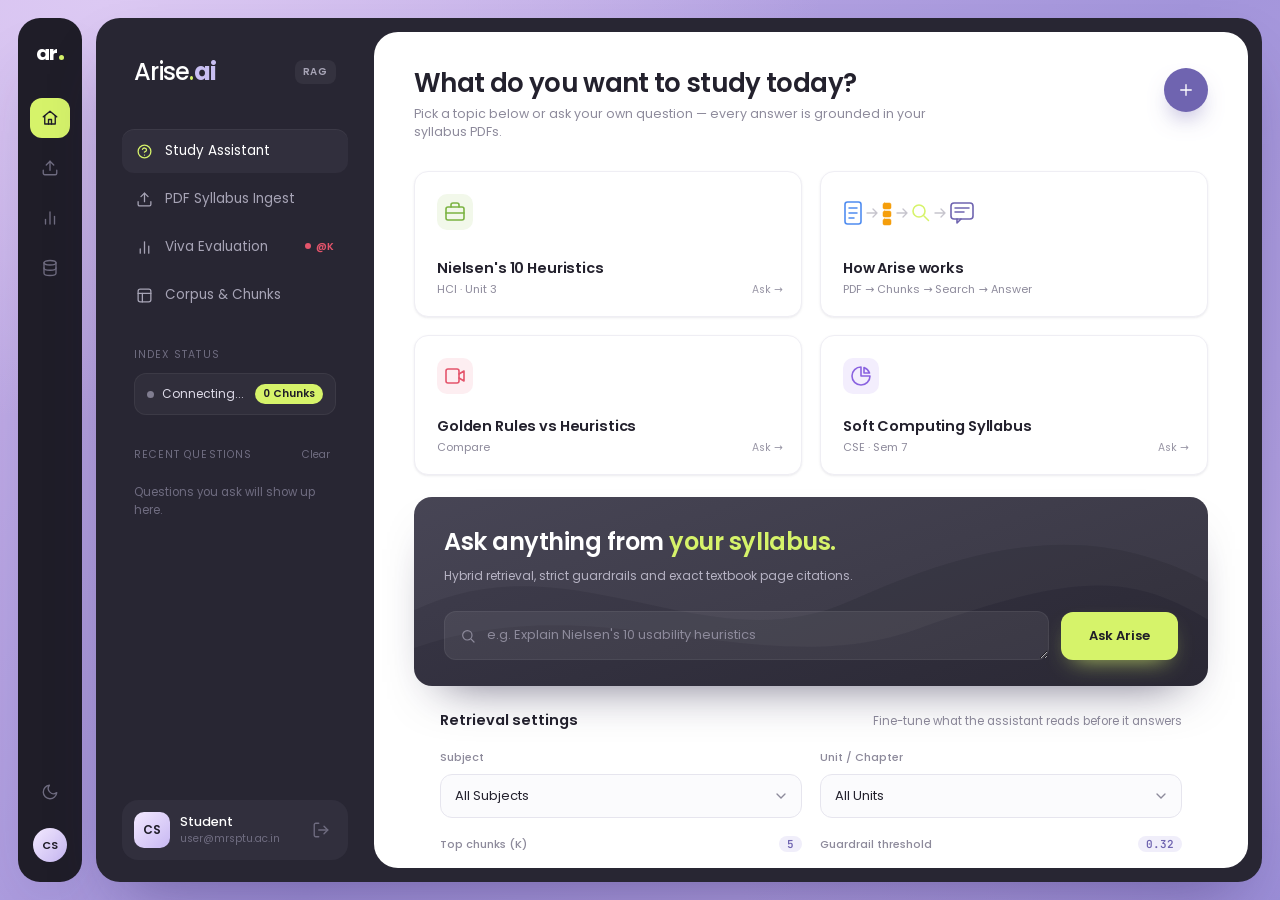
==== commit d897b9ba: "feat: authentication and premium login page" ====
--- a/frontend/index.html
+++ b/frontend/index.html
@@ -78,7 +78,7 @@
               d="M12 2v2M12 20v2M4.9 4.9l1.4 1.4M17.7 17.7l1.4 1.4M2 12h2M20 12h2M4.9 19.1l1.4-1.4M17.7 6.3l1.4-1.4" />
           </svg>
         </button>
-        <div class="rail-avatar">CS</div>
+        <div class="rail-avatar" id="rail-avatar">CS</div>
       </div>
     </aside>
 
@@ -153,12 +153,18 @@
         </div>
 
         <div class="profile-card">
-          <div class="profile-avatar">CS</div>
+          <div class="profile-avatar" id="profile-avatar">CS</div>
           <div class="profile-meta">
-            <strong>MRSPTU</strong>
-            <span>B.Tech CSE · Sem 7</span>
+            <strong id="profile-role">Student</strong>
+            <span id="profile-email">user@mrsptu.ac.in</span>
           </div>
-          <span class="profile-badge">Major</span>
+          <button type="button" class="btn-logout" id="btn-logout" title="Log out" data-testid="btn-logout" aria-label="Log out">
+            <svg viewBox="0 0 24 24" width="16" height="16" fill="none" stroke="currentColor" stroke-width="2" stroke-linecap="round" stroke-linejoin="round">
+              <path d="M9 21H5a2 2 0 0 1-2-2V5a2 2 0 0 1 2-2h4"></path>
+              <polyline points="16 17 21 12 16 7"></polyline>
+              <line x1="21" y1="12" x2="9" y2="12"></line>
+            </svg>
+          </button>
         </div>
       </header>
 
--- a/frontend/style.css
+++ b/frontend/style.css
@@ -1023,6 +1023,28 @@
   border-radius: 6px;
 }
 
+.btn-logout {
+  margin-left: auto;
+  background: transparent;
+  border: 1px solid var(--border-soft);
+  color: var(--side-dim);
+  border-radius: 8px;
+  width: 30px;
+  height: 30px;
+  display: inline-flex;
+  align-items: center;
+  justify-content: center;
+  cursor: pointer;
+  transition: all 0.2s ease;
+  flex-shrink: 0;
+}
+
+.btn-logout:hover {
+  background: rgba(239, 68, 68, 0.15);
+  color: #ef4444;
+  border-color: rgba(239, 68, 68, 0.3);
+}
+
 /* ============ Workspace ============ */
 .workspace {
   flex: 1;
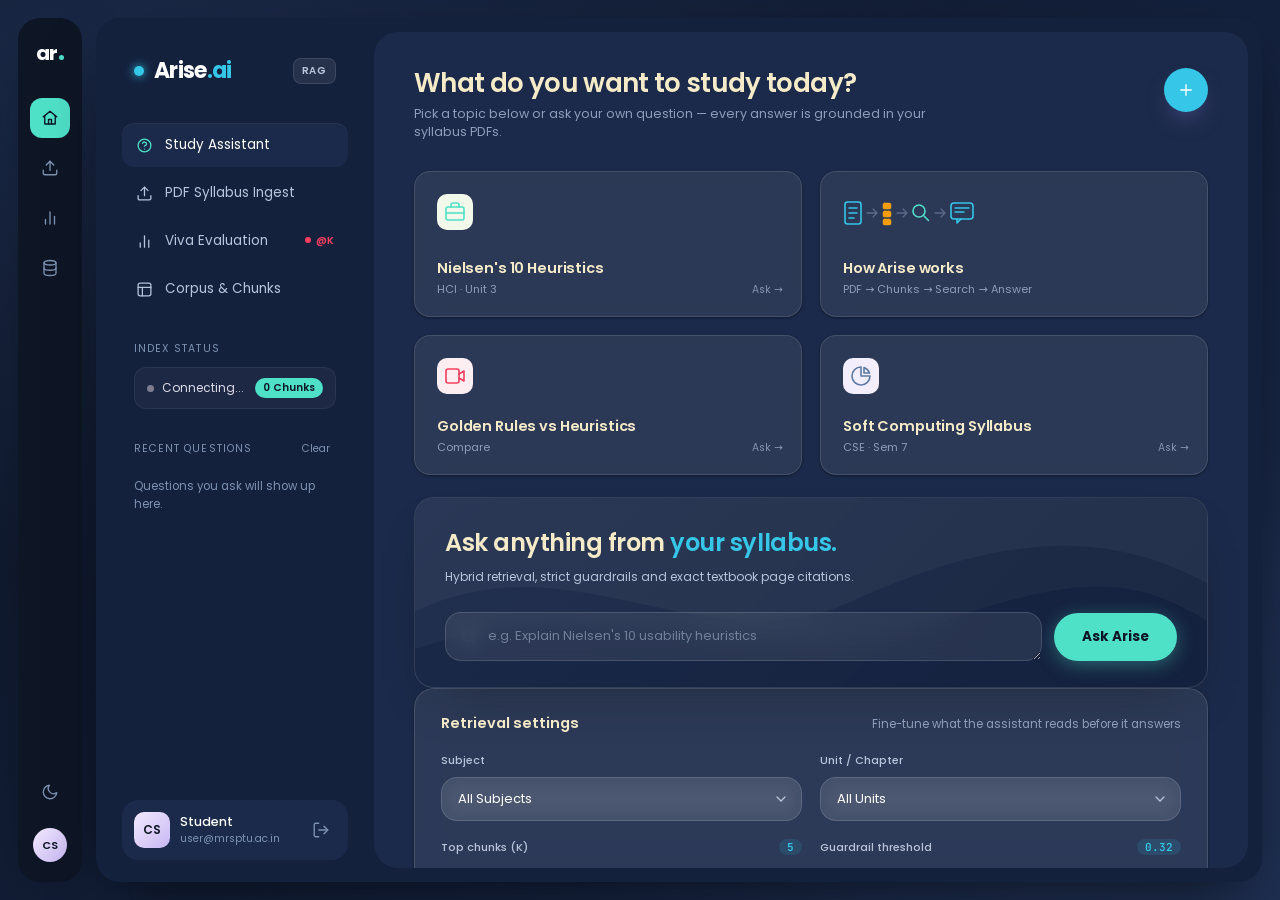
==== commit dc2653b3: "feat(ui): misty mountain login page and cohesive navy-slate-cream theme restyle" ====
--- a/frontend/index.html
+++ b/frontend/index.html
@@ -88,7 +88,10 @@
       <!-- Sidebar -->
       <header class="sidebar app-header">
         <div class="brand">
-          <span class="brand-word">Arise<span class="brand-dot">.</span><span class="brand-ai">ai</span></span>
+          <div class="brand-group">
+            <span class="cyan-dot-logo"></span>
+            <span class="brand-word">Arise<span class="brand-dot">.</span><span class="brand-ai">ai</span></span>
+          </div>
           <span class="brand-tag">RAG</span>
         </div>
 
--- a/frontend/style.css
+++ b/frontend/style.css
@@ -1,32 +1,40 @@
 /* ============================================================
-   Arise — Premium dashboard theme (Smooth & Engineered)
+   Arise — Premium dashboard theme (Deep Navy & Frosted Slate)
    ============================================================ */
 :root {
-  /* Core brand palette */
-  --bg-a: #cdb6ec;
-  --bg-b: #a395db;
-  --bg-c: #b9a7e4;
-  --rail: #1f1d28;
-  --frame: #282633;
-  --frame-2: #312f3d;
-  --side-text: #a7a4b6;
-  --side-dim: #6f6c80;
-  --paper: #ffffff;
-  --canvas: #fbfbfd;
-  --ink: #23212d;
-  --ink-2: #3b3946;
-  --muted: #8d8a9b;
-  --line: #efeef4;
-  --line-2: #e6e5ee;
-  --lime: #d6f36a;
-  --lime-2: #c4e550;
-  --violet: #6f64b0;
-  --violet-soft: #f0eefa;
-  --green: #7bb342;
-  --blue: #4f8cf0;
-  --red: #e4546b;
-  --purple: #8a63e0;
-  --orange: #e59a3c;
+  /* Core brand palette: Deep Navy, Slate Blue, Cream, Cyan, Teal */
+  --bg-a: #14213D;
+  --bg-b: #1B2A4A;
+  --bg-c: #203154;
+  --rail: #0E1626;
+  --frame: #14213D;
+  --frame-2: #1B2A4A;
+  --side-text: #B8C4D9;
+  --side-dim: #7C91B0;
+  --paper: #1B2A4A;
+  --canvas: #14213D;
+  --card-bg: rgba(255, 255, 255, 0.08);
+  --card-border: rgba(255, 255, 255, 0.12);
+  --card-border-glow: rgba(53, 198, 232, 0.35);
+  --ink: #F6EBC8;       /* Cream headings / main title */
+  --ink-2: #B8C4D9;     /* Muted blue-grey body */
+  --muted: #8E9EBA;     /* Secondary muted */
+  --line: rgba(255, 255, 255, 0.1);
+  --line-2: rgba(255, 255, 255, 0.15);
+  --lime: #4FE0C8;      /* Teal primary buttons & active badges */
+  --lime-2: #5EFADC;    /* Teal hover */
+  --teal: #4FE0C8;
+  --teal-hover: #5EFADC;
+  --cyan: #35C6E8;      /* Cyan dot & focus glow */
+  --cyan-glow: rgba(53, 198, 232, 0.35);
+  --cream: #F6EBC8;
+  --violet: #35C6E8;    /* Redirect violet accent to cyan */
+  --violet-soft: rgba(53, 198, 232, 0.12);
+  --green: #4FE0C8;
+  --blue: #35C6E8;
+  --red: #f43f5e;
+  --purple: #5E7BA8;
+  --orange: #f59e0b;
 
   /* Disciplined 8px Spacing Scale */
   --space-1: 4px;
@@ -39,18 +47,18 @@
   /* Disciplined Radii Scale */
   --radius-xs: 6px;
   --radius-sm: 10px;
-  --radius-md: 14px;
-  --radius-lg: 18px;
+  --radius-md: 16px;
+  --radius-lg: 20px;
   --radius-xl: 24px;
   --radius-full: 9999px;
 
   /* 3-Level Elevation Scale */
-  --elevation-1: 0 1px 3px rgba(35, 30, 70, 0.06), 0 1px 2px rgba(35, 30, 70, 0.04);
-  --elevation-2: 0 4px 12px -2px rgba(35, 30, 70, 0.09), 0 2px 6px -1px rgba(35, 30, 70, 0.05);
-  --elevation-3: 0 12px 28px -6px rgba(35, 30, 70, 0.14), 0 4px 12px -2px rgba(35, 30, 70, 0.06);
+  --elevation-1: 0 1px 3px rgba(0, 0, 0, 0.25), 0 1px 2px rgba(0, 0, 0, 0.18);
+  --elevation-2: 0 4px 14px -2px rgba(0, 0, 0, 0.35), 0 2px 6px -1px rgba(0, 0, 0, 0.2);
+  --elevation-3: 0 16px 36px -6px rgba(0, 0, 0, 0.45), 0 4px 12px -2px rgba(0, 0, 0, 0.25);
 
   --shadow-card: var(--elevation-1);
-  --shadow-frame: 0 32px 64px -24px rgba(42, 28, 92, .45);
+  --shadow-frame: 0 24px 64px -20px rgba(0, 0, 0, 0.65);
 
   /* Timing & Motion */
   --duration-fast: 150ms;
@@ -58,10 +66,10 @@
   --ease: cubic-bezier(.22, .8, .24, 1);
 
   /* Legacy references used in app.js */
-  --accent-blue: #4f8cf0;
-  --accent-purple: #8a63e0;
-  --accent-emerald: #2f9e6d;
-  --text-secondary: #8d8a9b;
+  --accent-blue: #35C6E8;
+  --accent-purple: #5E7BA8;
+  --accent-emerald: #4FE0C8;
+  --text-secondary: #8E9EBA;
 }
 
 *,
@@ -77,10 +85,10 @@
 }
 
 body {
-  font-family: 'Poppins', system-ui, sans-serif;
+  font-family: 'Poppins', -apple-system, BlinkMacSystemFont, "Segoe UI", Roboto, system-ui, sans-serif;
   font-size: 14px;
-  color: var(--ink);
-  background-color: var(--canvas);
+  color: var(--ink-2);
+  background-color: #0E1626;
   -webkit-font-smoothing: antialiased;
   overflow: hidden;
   position: relative;
@@ -93,16 +101,16 @@
   inset: 0;
   z-index: -1;
   background:
-    radial-gradient(1200px 700px at 8% 0%, #dcc9f3 0%, transparent 60%),
-    radial-gradient(900px 600px at 100% 100%, #9c8fd8 0%, transparent 60%),
-    linear-gradient(135deg, var(--bg-a), var(--bg-b) 55%, var(--bg-c));
+    radial-gradient(1200px 700px at 10% 10%, #1B2A4A 0%, transparent 70%),
+    radial-gradient(900px 600px at 90% 90%, #203154 0%, transparent 65%),
+    linear-gradient(135deg, #0E1626, #14213D 60%, #1B2A4A);
   transform: translateZ(0);
   pointer-events: none;
 }
 
 ::selection {
-  background: var(--lime);
-  color: var(--ink);
+  background: var(--cyan);
+  color: #0E1626;
 }
 
 button,
@@ -802,23 +810,39 @@
   align-items: center;
   justify-content: space-between;
   padding: 0 12px;
-  margin-bottom: 40px;
+  margin-bottom: 36px;
+}
+
+.brand-group {
+  display: flex;
+  align-items: center;
+  gap: 10px;
+}
+
+.cyan-dot-logo {
+  display: inline-block;
+  width: 10px;
+  height: 10px;
+  border-radius: 50%;
+  background: var(--cyan);
+  box-shadow: 0 0 10px var(--cyan);
+  flex-shrink: 0;
 }
 
 .brand-word {
-  font-size: 24px;
-  font-weight: 500;
+  font-size: 22px;
+  font-weight: 700;
   letter-spacing: -.03em;
   color: #fff;
 }
 
 .brand-dot {
-  color: var(--lime);
+  color: var(--cyan);
 }
 
 .brand-ai {
   font-weight: 700;
-  color: #c9bff2;
+  color: var(--cyan);
 }
 
 .brand-tag {
@@ -826,7 +850,8 @@
   font-weight: 600;
   letter-spacing: .08em;
   color: var(--side-text);
-  background: rgba(255, 255, 255, .06);
+  background: rgba(255, 255, 255, .08);
+  border: 1px solid rgba(255, 255, 255, .1);
   padding: 4px 8px;
   border-radius: 8px;
 }
@@ -977,6 +1002,9 @@
   padding: 12px;
   border-radius: 16px;
   background: var(--frame-2);
+  min-width: 0;
+  max-width: 100%;
+  overflow: hidden;
 }
 
 .profile-avatar {
@@ -994,8 +1022,10 @@
 
 .profile-meta {
   min-width: 0;
+  flex: 1;
   display: flex;
   flex-direction: column;
+  overflow: hidden;
 }
 
 .profile-meta strong {
@@ -1005,11 +1035,17 @@
   white-space: nowrap;
   overflow: hidden;
   text-overflow: ellipsis;
+  display: block;
 }
 
 .profile-meta span {
   font-size: 10.5px;
   color: var(--side-dim);
+  white-space: nowrap;
+  overflow: hidden;
+  text-overflow: ellipsis;
+  display: block;
+  max-width: 100%;
 }
 
 .profile-badge {
@@ -1142,15 +1178,17 @@
     transform: none;
   }
 }
-}
 
 /* Cards */
 .card {
-  background: var(--paper);
-  border: 1px solid var(--line);
+  background: rgba(255, 255, 255, 0.08);
+  backdrop-filter: blur(14px);
+  -webkit-backdrop-filter: blur(14px);
+  border: 1px solid rgba(255, 255, 255, 0.12);
   border-radius: var(--radius-lg);
   padding: 26px;
   box-shadow: var(--shadow-card);
+  color: var(--ink-2);
 }
 
 .card-head {
@@ -1164,6 +1202,7 @@
   font-size: 17px;
   font-weight: 600;
   letter-spacing: -.015em;
+  color: var(--cream);
 }
 
 .card-desc {
@@ -1185,6 +1224,7 @@
 .card-row-head h4 {
   font-size: 14.5px;
   font-weight: 600;
+  color: var(--cream);
 }
 
 .muted-xs {
@@ -1224,17 +1264,19 @@
   min-height: 120px;
   padding: 22px 22px 18px;
   text-align: left;
-  background: var(--paper);
-  border: 1px solid var(--line);
-  border-radius: var(--radius-md);
+  background: rgba(255, 255, 255, 0.07);
+  backdrop-filter: blur(12px);
+  -webkit-backdrop-filter: blur(12px);
+  border: 1px solid rgba(255, 255, 255, 0.12);
+  border-radius: 16px;
   box-shadow: var(--shadow-card);
   transition: transform .3s var(--ease), box-shadow .3s var(--ease), border-color .2s;
 }
 
 .topic-card:hover {
   transform: translateY(-3px);
-  border-color: var(--line-2);
-  box-shadow: 0 22px 40px -22px rgba(60, 45, 120, .35);
+  border-color: rgba(53, 198, 232, 0.4);
+  box-shadow: 0 16px 36px -16px rgba(0, 0, 0, 0.5);
 }
 
 .topic-card:hover .topic-icon {
@@ -1441,9 +1483,10 @@
   overflow: hidden;
   padding: 30px 30px 26px;
   border-radius: var(--radius-lg);
-  background: linear-gradient(160deg, #3a3848 0%, #2a2834 100%);
+  background: linear-gradient(135deg, rgba(27, 42, 74, 0.9) 0%, rgba(20, 33, 61, 0.95) 100%);
+  border: 1px solid rgba(255, 255, 255, 0.12);
   color: #fff;
-  box-shadow: 0 24px 50px -28px rgba(30, 24, 60, .7);
+  box-shadow: 0 24px 50px -28px rgba(0, 0, 0, 0.6);
 }
 
 .banner-wave {
@@ -1473,16 +1516,17 @@
   letter-spacing: -.02em;
   line-height: 1.25;
   max-width: 420px;
+  color: #F6EBC8;
 }
 
 .banner-copy .hl {
-  color: var(--lime);
+  color: #35C6E8;
 }
 
 .banner-copy p {
   margin-top: 10px;
   font-size: 12px;
-  color: #b6b3c4;
+  color: #B8C4D9;
 }
 
 .query-bar {
@@ -1498,7 +1542,7 @@
   left: 16px;
   top: 50%;
   transform: translateY(-50%);
-  color: #8d8a9b;
+  color: #8E9EBA;
   width: 16px;
   height: 16px;
   pointer-events: none;
@@ -1510,23 +1554,26 @@
   max-height: 140px;
   padding: 13px 16px 13px 42px;
   resize: vertical;
-  border-radius: 12px;
-  border: 1px solid rgba(255, 255, 255, .06);
-  background: rgba(255, 255, 255, .07);
+  border-radius: 16px;
+  border: 1px solid rgba(255, 255, 255, 0.14);
+  background: rgba(255, 255, 255, 0.08);
+  backdrop-filter: blur(10px);
+  -webkit-backdrop-filter: blur(10px);
   color: #fff;
   font-size: 13px;
   line-height: 1.6;
   outline: none;
-  transition: border-color .2s, background-color .2s;
+  transition: border-color .2s, box-shadow .2s, background-color .2s;
 }
 
 .query-bar .custom-textarea::placeholder {
-  color: #8d8a9b;
+  color: rgba(184, 196, 217, 0.5);
 }
 
 .query-bar .custom-textarea:focus {
-  border-color: rgba(214, 243, 106, .6);
-  background: rgba(255, 255, 255, .1);
+  border-color: #35C6E8;
+  background: rgba(255, 255, 255, 0.12);
+  box-shadow: 0 0 0 3px rgba(53, 198, 232, 0.3);
 }
 
 /* Buttons */
@@ -1538,31 +1585,36 @@
   gap: 8px;
   height: 48px;
   padding: 0 28px;
-  border-radius: 12px;
-  font-size: 13px;
-  font-weight: 600;
+  border-radius: 9999px;
+  font-size: 13.5px;
+  font-weight: 700;
   white-space: nowrap;
   transition: transform .2s var(--ease), background-color .2s, box-shadow .2s;
 }
 
 .btn-lime {
-  color: var(--rail);
-  background: var(--lime);
-  box-shadow: 0 10px 24px -12px rgba(214, 243, 106, .9);
+  color: #0E1626;
+  background: #4FE0C8;
+  border: none;
+  box-shadow: 0 4px 18px rgba(79, 224, 200, 0.35);
 }
 
 .btn-lime:hover {
-  background: var(--lime-2);
+  background: #5efadc;
   transform: translateY(-2px);
+  box-shadow: 0 6px 22px rgba(79, 224, 200, 0.45);
 }
 
 .btn-dark {
-  color: #fff;
-  background: var(--frame);
+  color: #F6EBC8;
+  background: rgba(255, 255, 255, 0.12);
+  backdrop-filter: blur(8px);
+  -webkit-backdrop-filter: blur(8px);
+  border: 1px solid rgba(255, 255, 255, 0.18);
 }
 
 .btn-dark:hover {
-  background: #3a3848;
+  background: rgba(255, 255, 255, 0.18);
   transform: translateY(-2px);
 }
 
@@ -1588,8 +1640,8 @@
   border-radius: 999px;
   font-size: 12px;
   font-weight: 500;
-  color: var(--violet);
-  background: var(--violet-soft);
+  color: #35C6E8;
+  background: rgba(53, 198, 232, 0.14);
   transition: background-color .2s, color .2s, transform .2s var(--ease);
 }
 
@@ -1599,8 +1651,8 @@
 }
 
 .btn-soft:hover {
-  color: #fff;
-  background: var(--violet);
+  color: #0E1626;
+  background: #35C6E8;
   transform: translateY(-1px);
 }
 
@@ -1627,7 +1679,7 @@
   display: block;
   font-size: 11px;
   font-weight: 500;
-  color: var(--muted);
+  color: #B8C4D9;
   margin-bottom: 8px;
 }
 
@@ -1635,12 +1687,14 @@
 .custom-input {
   width: 100%;
   height: 44px;
-  padding: 0 14px;
-  border-radius: 12px;
-  border: 1px solid var(--line-2);
-  background: var(--canvas);
+  padding: 0 16px;
+  border-radius: 16px;
+  border: 1px solid rgba(255, 255, 255, 0.14);
+  background: rgba(255, 255, 255, 0.08);
+  backdrop-filter: blur(10px);
+  -webkit-backdrop-filter: blur(10px);
   font-size: 13px;
-  color: var(--ink);
+  color: #ffffff;
   outline: none;
   transition: border-color .2s, box-shadow .2s, background-color .2s;
 }
@@ -1649,7 +1703,7 @@
   appearance: none;
   cursor: pointer;
   padding-right: 36px;
-  background-image: url("data:image/svg+xml,%3Csvg xmlns='http://www.w3.org/2000/svg' viewBox='0 0 24 24' fill='none' stroke='%238d8a9b' stroke-width='2' stroke-linecap='round'%3E%3Cpath d='m6 9 6 6 6-6'/%3E%3C/svg%3E");
+  background-image: url("data:image/svg+xml,%3Csvg xmlns='http://www.w3.org/2000/svg' viewBox='0 0 24 24' fill='none' stroke='%23B8C4D9' stroke-width='2' stroke-linecap='round'%3E%3Cpath d='m6 9 6 6 6-6'/%3E%3C/svg%3E");
   background-repeat: no-repeat;
   background-position: right 12px center;
   background-size: 16px;
@@ -1657,21 +1711,22 @@
 
 .custom-select:focus,
 .custom-input:focus {
-  border-color: var(--violet);
-  background-color: #fff;
-  box-shadow: 0 0 0 4px rgba(111, 100, 176, .12);
+  border-color: #35C6E8;
+  background-color: rgba(255, 255, 255, 0.12);
+  box-shadow: 0 0 0 3px rgba(53, 198, 232, 0.3);
 }
 
 .custom-select.dark {
   height: 40px;
   min-width: 150px;
   color: #fff;
-  border-color: rgba(255, 255, 255, .08);
-  background-color: rgba(255, 255, 255, .07);
+  border-color: rgba(255, 255, 255, 0.14);
+  background-color: rgba(255, 255, 255, 0.08);
 }
 
 .custom-select.dark option {
-  color: var(--ink);
+  color: #0E1626;
+  background: #ffffff;
 }
 
 .tuning-card {
@@ -1901,8 +1956,8 @@
 .answer-body-card {
   padding: 22px;
   border-radius: var(--radius-md);
-  background: var(--canvas);
-  border: 1px solid var(--line);
+  background: rgba(255, 255, 255, 0.07);
+  border: 1px solid rgba(255, 255, 255, 0.12);
   margin-bottom: 22px;
 }
 
@@ -2072,16 +2127,19 @@
 
 .citation-card {
   padding: 16px 18px;
-  border-radius: 14px;
-  border: 1px solid var(--line);
-  background: #fff;
+  border-radius: 16px;
+  border: 1px solid rgba(255, 255, 255, 0.12);
+  background: rgba(255, 255, 255, 0.07);
+  backdrop-filter: blur(12px);
+  -webkit-backdrop-filter: blur(12px);
+  color: var(--ink-2);
   transition: border-color .2s, transform .25s var(--ease), box-shadow .25s;
 }
 
 .citation-card:hover {
-  border-color: #d9d5ec;
+  border-color: rgba(53, 198, 232, 0.35);
   transform: translateY(-2px);
-  box-shadow: 0 14px 30px -20px rgba(60, 45, 120, .35);
+  box-shadow: 0 14px 30px -16px rgba(0, 0, 0, 0.5);
 }
 
 .citation-top-row {
@@ -3093,18 +3151,18 @@
 
 /* ============ Dark theme ============ */
 [data-theme="dark"] {
-  --paper: #1d1b25;
-  --canvas: #25232f;
-  --ink: #f2f0fa;
-  --ink-2: #cdc9de;
-  --muted: #8c88a1;
-  --line: #2c2a37;
-  --line-2: #383645;
-  --violet: #8a7fe0;
-  --violet-soft: #2e2a47;
-  --frame: #16151c;
-  --rail: #121117;
-  --frame-2: #24222e;
+  --paper: #1B2A4A;
+  --canvas: #14213D;
+  --ink: #F6EBC8;
+  --ink-2: #B8C4D9;
+  --muted: #8E9EBA;
+  --line: rgba(255, 255, 255, 0.1);
+  --line-2: rgba(255, 255, 255, 0.15);
+  --violet: #35C6E8;
+  --violet-soft: rgba(53, 198, 232, 0.14);
+  --frame: #14213D;
+  --rail: #0E1626;
+  --frame-2: #1B2A4A;
 
   /* Dark Elevation Scale */
   --elevation-1: 0 1px 3px rgba(0, 0, 0, .35), 0 1px 2px rgba(0, 0, 0, .2);
@@ -3112,27 +3170,28 @@
   --elevation-3: 0 14px 32px -6px rgba(0, 0, 0, .65), 0 4px 12px -2px rgba(0, 0, 0, .4);
 
   --shadow-card: var(--elevation-1);
-  --shadow-frame: 0 32px 64px -24px rgba(0, 0, 0, .8);
+  --shadow-frame: 0 24px 64px -20px rgba(0, 0, 0, .75);
 }
 
 [data-theme="dark"] body {
-  background-color: #16151c;
+  background-color: #0E1626;
 }
 
 [data-theme="dark"] body::before {
   background:
-    radial-gradient(1200px 700px at 8% 0%, #4a3a78 0%, transparent 60%),
-    radial-gradient(900px 600px at 100% 100%, #2f2758 0%, transparent 60%),
-    linear-gradient(135deg, #2a2245, #1d1833 55%, #2b2350);
+    radial-gradient(1200px 700px at 10% 10%, #1B2A4A 0%, transparent 70%),
+    radial-gradient(900px 600px at 90% 90%, #203154 0%, transparent 65%),
+    linear-gradient(135deg, #0E1626, #14213D 60%, #1B2A4A);
 }
 
 [data-theme="dark"] .btn-dark {
-  color: var(--rail);
-  background: var(--lime);
+  color: #F6EBC8;
+  background: rgba(255, 255, 255, 0.12);
+  border: 1px solid rgba(255, 255, 255, 0.18);
 }
 
 [data-theme="dark"] .btn-dark:hover {
-  background: var(--lime-2);
+  background: rgba(255, 255, 255, 0.18);
 }
 
 [data-theme="dark"] .citation-card,
@@ -3141,29 +3200,30 @@
 [data-theme="dark"] .selected-file-preview,
 [data-theme="dark"] .upload-cloud-icon,
 [data-theme="dark"] .stat-pill {
-  background: var(--canvas);
+  background: rgba(255, 255, 255, 0.07);
 }
 
 [data-theme="dark"] .drop-zone {
-  background: linear-gradient(180deg, #23212d, #201e2a);
-  border-color: #3d3a4d;
+  background: rgba(255, 255, 255, 0.05);
+  border-color: rgba(255, 255, 255, 0.12);
 }
 
 [data-theme="dark"] .mode-option input:checked+.mode-card {
-  background: #262338;
+  background: rgba(53, 198, 232, 0.12);
+  border-color: var(--cyan);
 }
 
 [data-theme="dark"] .mode-option input:checked+.mode-card .mode-check {
-  box-shadow: inset 0 0 0 3px var(--canvas), inset 0 0 0 8px var(--violet);
+  box-shadow: inset 0 0 0 3px #14213D, inset 0 0 0 8px #35C6E8;
 }
 
 [data-theme="dark"] .custom-select:focus,
 [data-theme="dark"] .custom-input:focus {
-  background-color: var(--canvas);
+  background-color: rgba(255, 255, 255, 0.12);
 }
 
 [data-theme="dark"] .benchmark-table tbody tr:hover {
-  background: #22202c;
+  background: rgba(255, 255, 255, 0.05);
 }
 
 [data-theme="dark"] .c-green {
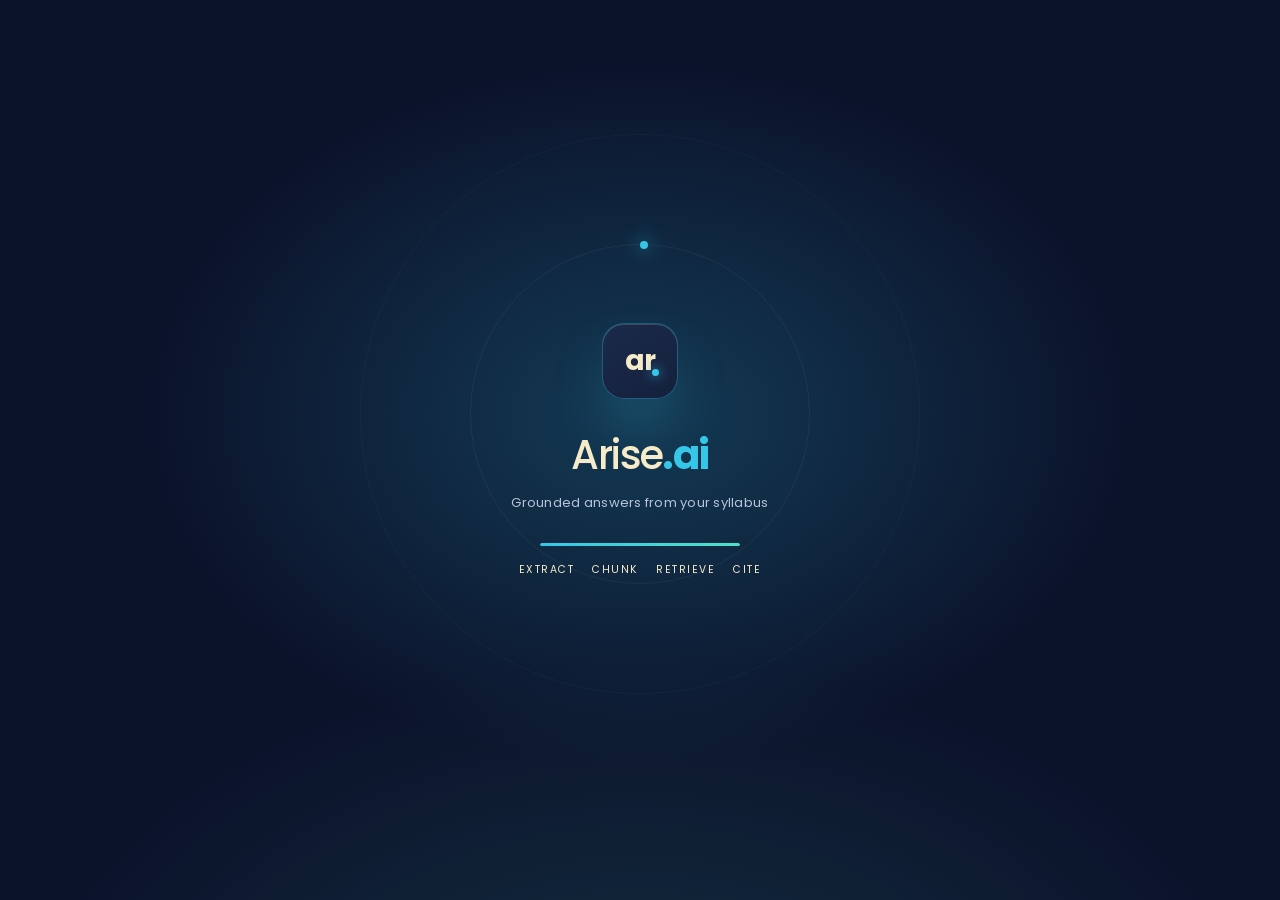
==== commit d9b61222: "fix(rag): active gemini-3-flash-preview model with resilient automatic fallback" ====
--- a/frontend/index.html
+++ b/frontend/index.html
@@ -967,15 +967,15 @@
     })();
   </script>
 
-  <!-- Intro Splash Dismissal (capped at 1200ms, skips on repeat visits or reduced motion) -->
+  <!-- Intro Splash Dismissal (Runs on first visit, skips on repeat visits or reduced motion) -->
   <script>
     (function () {
       var splash = document.getElementById("cinematic-splash");
       if (!splash) return;
       var seen = false;
       try {
-        seen = sessionStorage.getItem("arise-intro") === "1";
-        sessionStorage.setItem("arise-intro", "1");
+        var forceIntro = window.location.search.indexOf("intro=1") !== -1;
+        seen = !forceIntro && localStorage.getItem("arise_first_intro_seen") === "1";
       } catch (e) { }
       var reducedMotion = false;
       try {
@@ -985,9 +985,12 @@
       function hide() {
         if (!splash || !splash.parentNode) return;
         splash.classList.add("splash-hidden");
+        try {
+          localStorage.setItem("arise_first_intro_seen", "1");
+        } catch (e) { }
         setTimeout(function () {
           if (splash && splash.parentNode) splash.remove();
-        }, 300);
+        }, 450);
       }
 
       if (seen || reducedMotion) {
@@ -995,7 +998,7 @@
         return;
       }
       splash.addEventListener("click", hide);
-      setTimeout(hide, 1200);
+      setTimeout(hide, 2600);
     })();
   </script>
 </body>
--- a/frontend/style.css
+++ b/frontend/style.css
@@ -173,10 +173,10 @@
   place-items: center;
   overflow: hidden;
   background:
-    radial-gradient(600px 420px at 50% 46%, rgba(138, 99, 224, .28), transparent 70%),
-    radial-gradient(900px 600px at 50% 120%, rgba(214, 243, 106, .08), transparent 70%),
-    #0e0d13;
-  transition: opacity .3s ease, visibility .3s;
+    radial-gradient(700px 500px at 50% 46%, rgba(53, 198, 232, .22), transparent 70%),
+    radial-gradient(900px 600px at 50% 120%, rgba(79, 224, 200, .14), transparent 70%),
+    #0B132B;
+  transition: opacity .4s ease, visibility .4s;
   cursor: pointer;
 }
 
@@ -220,8 +220,8 @@
   width: 8px;
   height: 8px;
   border-radius: 50%;
-  background: var(--lime);
-  box-shadow: 0 0 18px var(--lime);
+  background: #35C6E8;
+  box-shadow: 0 0 18px #35C6E8;
 }
 
 .splash-orbit.o1 {
@@ -243,9 +243,9 @@
   width: 76px;
   height: 76px;
   border-radius: 22px;
-  background: linear-gradient(150deg, #2c2a38, #1a1922);
-  border: 1px solid rgba(255, 255, 255, .08);
-  box-shadow: 0 30px 60px -20px rgba(138, 99, 224, .6), inset 0 1px 0 rgba(255, 255, 255, .08);
+  background: linear-gradient(150deg, #1B2A4A, #14213D);
+  border: 1px solid rgba(53, 198, 232, 0.35);
+  box-shadow: 0 30px 60px -20px rgba(53, 198, 232, .5), inset 0 1px 0 rgba(255, 255, 255, .15);
   animation: mark-in .9s var(--ease) both;
 }
 
@@ -253,7 +253,7 @@
   font-size: 28px;
   font-weight: 700;
   letter-spacing: -.05em;
-  color: #fff;
+  color: #F6EBC8;
 }
 
 .splash-mark i {
@@ -263,8 +263,8 @@
   width: 7px;
   height: 7px;
   border-radius: 50%;
-  background: var(--lime);
-  box-shadow: 0 0 12px var(--lime);
+  background: #35C6E8;
+  box-shadow: 0 0 12px #35C6E8;
 }
 
 .splash-word {
@@ -272,7 +272,7 @@
   font-size: 40px;
   font-weight: 500;
   letter-spacing: -.04em;
-  color: #fff;
+  color: #F6EBC8;
   overflow: hidden;
 }
 
@@ -284,7 +284,7 @@
 
 .splash-word b {
   font-weight: 700;
-  color: #c9bff2;
+  color: #35C6E8;
   animation-delay: .38s;
 }
 
@@ -292,7 +292,7 @@
   margin-top: 8px;
   font-size: 13px;
   letter-spacing: .02em;
-  color: #8f8ba3;
+  color: #B8C4D9;
   animation: fade-up .8s .55s var(--ease) both;
 }
 
@@ -311,7 +311,7 @@
   height: 100%;
   width: 100%;
   border-radius: 3px;
-  background: linear-gradient(90deg, var(--purple), var(--lime));
+  background: linear-gradient(90deg, #35C6E8, #4FE0C8);
   transform-origin: left;
   animation: bar-fill 1.7s .7s cubic-bezier(.65, 0, .35, 1) both;
 }
@@ -326,7 +326,7 @@
   font-size: 10.5px;
   letter-spacing: .14em;
   text-transform: uppercase;
-  color: #5f5b72;
+  color: #5E7BA8;
   animation: step-on 1.7s var(--ease) both;
 }
 
@@ -410,15 +410,16 @@
 
 @keyframes step-on {
   0% {
-    color: #5f5b72;
+    color: #5E7BA8;
   }
 
   30% {
-    color: var(--lime);
+    color: #4FE0C8;
+    text-shadow: 0 0 10px rgba(79, 224, 200, 0.7);
   }
 
   100% {
-    color: #bdb9cc;
+    color: #F6EBC8;
   }
 }
 
@@ -1691,22 +1692,62 @@
   border-radius: 16px;
   border: 1px solid rgba(255, 255, 255, 0.14);
   background: rgba(255, 255, 255, 0.08);
+  background-clip: padding-box;
   backdrop-filter: blur(10px);
   -webkit-backdrop-filter: blur(10px);
   font-size: 13px;
-  color: #ffffff;
+  color: #F6EBC8;
+  color-scheme: dark;
   outline: none;
   transition: border-color .2s, box-shadow .2s, background-color .2s;
 }
 
+input:-webkit-autofill,
+input:-webkit-autofill:hover,
+input:-webkit-autofill:focus,
+input:-webkit-autofill:active {
+  -webkit-text-fill-color: #F6EBC8;
+  caret-color: #F6EBC8;
+  -webkit-box-shadow: 0 0 0 1000px rgba(255, 255, 255, 0.08) inset;
+  box-shadow: 0 0 0 1000px rgba(255, 255, 255, 0.08) inset;
+  transition: background-color 9999s ease-in-out 0s;
+  border-radius: inherit;
+}
+
+/* Select & Input Base */
+select,
 .custom-select {
   appearance: none;
+  -webkit-appearance: none;
+  -moz-appearance: none;
   cursor: pointer;
-  padding-right: 36px;
-  background-image: url("data:image/svg+xml,%3Csvg xmlns='http://www.w3.org/2000/svg' viewBox='0 0 24 24' fill='none' stroke='%23B8C4D9' stroke-width='2' stroke-linecap='round'%3E%3Cpath d='m6 9 6 6 6-6'/%3E%3C/svg%3E");
+  padding: 0 40px 0 16px;
+  background-image: url("data:image/svg+xml,%3Csvg xmlns='http://www.w3.org/2000/svg' viewBox='0 0 24 24' fill='none' stroke='%2335C6E8' stroke-width='2.2' stroke-linecap='round' stroke-linejoin='round'%3E%3Cpath d='m6 9 6 6 6-6'/%3E%3C/svg%3E");
   background-repeat: no-repeat;
-  background-position: right 12px center;
+  background-position: right 14px center;
   background-size: 16px;
+  text-overflow: ellipsis;
+  white-space: nowrap;
+  overflow: hidden;
+  color: #F6EBC8;
+  color-scheme: dark;
+}
+
+select option,
+select optgroup,
+.custom-select option,
+.custom-select optgroup {
+  background-color: #14213D;
+  color: #F6EBC8;
+  padding: 10px 14px;
+}
+
+select option:checked,
+select option:hover,
+.custom-select option:checked,
+.custom-select option:hover {
+  background: #35C6E8 linear-gradient(#35C6E8, #35C6E8);
+  color: #0B1A33;
 }
 
 .custom-select:focus,
@@ -1717,37 +1758,68 @@
 }
 
 .custom-select.dark {
-  height: 40px;
+  height: 44px;
   min-width: 150px;
-  color: #fff;
+  color: #F6EBC8;
   border-color: rgba(255, 255, 255, 0.14);
   background-color: rgba(255, 255, 255, 0.08);
 }
 
 .custom-select.dark option {
-  color: #0E1626;
-  background: #ffffff;
+  color: #F6EBC8;
+  background-color: #14213D;
+}
+
+.select-group {
+  min-width: 0;
+  display: flex;
+  flex-direction: column;
 }
 
 .tuning-card {
   padding: 24px 26px;
+  overflow: hidden;
 }
 
 .tuning-grid {
   display: grid;
-  grid-template-columns: repeat(4, minmax(0, 1fr));
-  gap: 18px;
+  grid-template-columns: minmax(0, 1.3fr) minmax(0, 1.2fr) minmax(0, 1fr) minmax(0, 1fr);
+  gap: 16px;
   margin-bottom: 18px;
+}
+
+@media (max-width: 1536px) {
+  .tuning-grid {
+    grid-template-columns: repeat(2, minmax(0, 1fr));
+    gap: 16px 20px;
+  }
+}
+
+@media (max-width: 600px) {
+  .tuning-grid {
+    grid-template-columns: 1fr;
+    gap: 14px;
+  }
+}
+
+.param-item {
+  min-width: 0;
+  display: flex;
+  flex-direction: column;
 }
 
 .param-header {
   display: flex;
   justify-content: space-between;
   align-items: center;
+  min-width: 0;
 }
 
 .param-header .field-label {
   margin-bottom: 8px;
+  white-space: nowrap;
+  overflow: hidden;
+  text-overflow: ellipsis;
 }
 
 .param-val {
@@ -1759,12 +1831,16 @@
   padding: 1px 8px;
   border-radius: 999px;
   margin-bottom: 8px;
+  flex-shrink: 0;
+  margin-left: 8px;
 }
 
 .slider-input {
   -webkit-appearance: none;
   appearance: none;
   width: 100%;
+  max-width: 100%;
+  box-sizing: border-box;
   height: 4px;
   margin-top: 18px;
   border-radius: 4px;
@@ -3382,7 +3458,7 @@
 }
 
 /* ============ Responsive ============ */
-@media (max-width: 1440px) {
+@media (max-width: 1536px) {
   .tuning-grid {
     grid-template-columns: repeat(2, minmax(0, 1fr));
   }
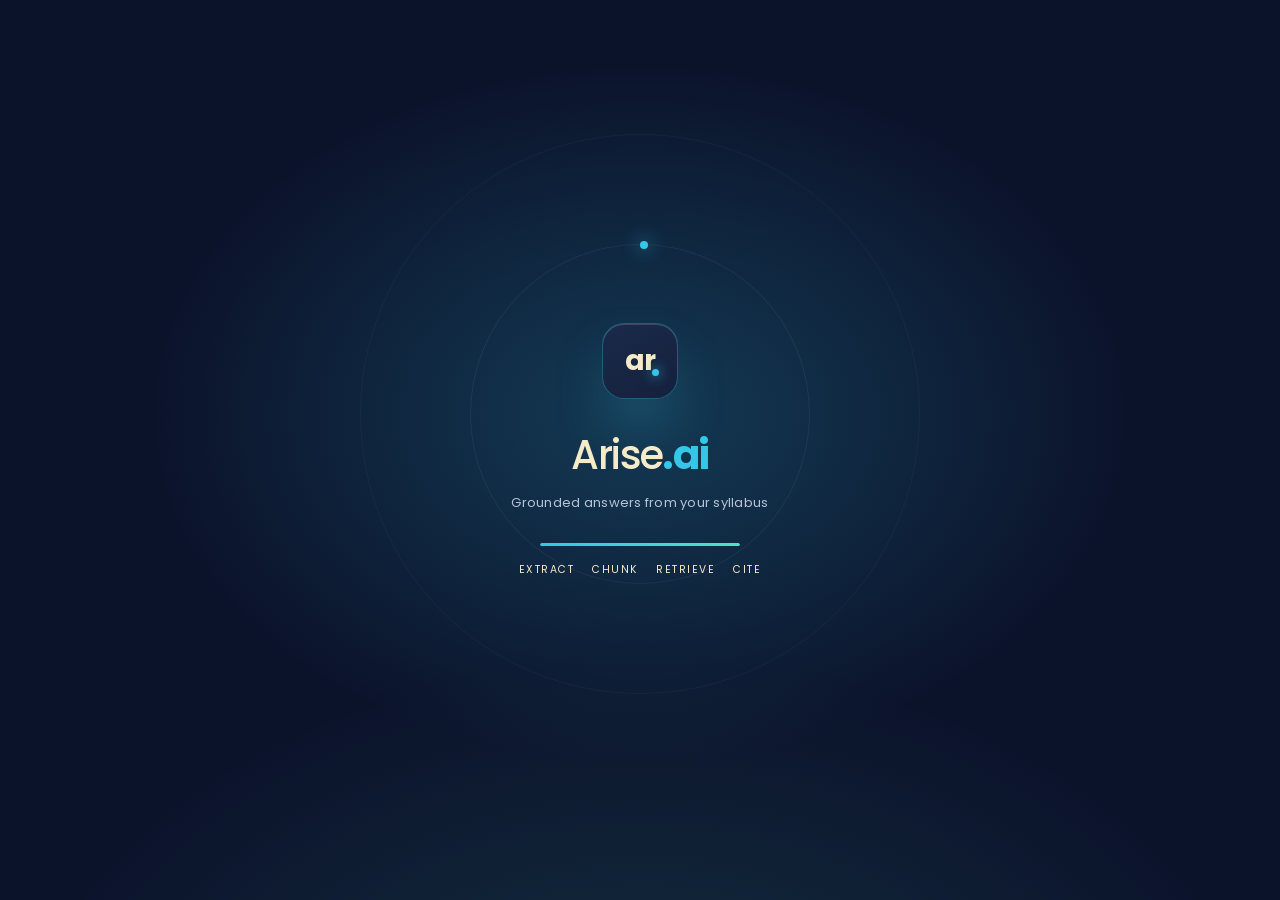
==== commit 271eee9b: "feat: scope uploads and retrieval per user" ====
--- a/frontend/index.html
+++ b/frontend/index.html
@@ -13,8 +13,8 @@
     href="https://fonts.googleapis.com/css2?family=Poppins:wght@300;400;500;600;700&family=JetBrains+Mono:wght@400;600&display=swap"
     rel="stylesheet">
   <script>try { var t = localStorage.getItem('arise-theme'); if (t) document.documentElement.setAttribute('data-theme', t); } catch (e) { }</script>
-  <link rel="stylesheet" href="/static/style.css?v=22">
-  <link rel="stylesheet" href="style.css?v=22">
+  <link rel="stylesheet" href="/static/style.css?v=23">
+  <link rel="stylesheet" href="style.css?v=23">
 </head>
 
 <body>
@@ -493,7 +493,7 @@
                   </div>
 
                   <div class="input-field-group" style="margin-top: 10px;">
-                    <label for="admin-token-input" class="field-label">Admin token <span style="font-weight: normal; opacity: 0.65; font-size: 0.85em;">(optional; required if ADMIN_TOKEN is set)</span></label>
+                    <label for="admin-token-input" class="field-label">Admin token <span style="font-weight: normal; opacity: 0.65; font-size: 0.85em;">(optional; not needed for personal uploads)</span></label>
                     <input type="password" id="admin-token-input" class="custom-input" placeholder="Enter admin token (stored in session only)" autocomplete="off" data-testid="admin-token-input">
                   </div>
 
@@ -1003,4 +1003,4 @@
   </script>
 </body>
 
-</html>+</html>
